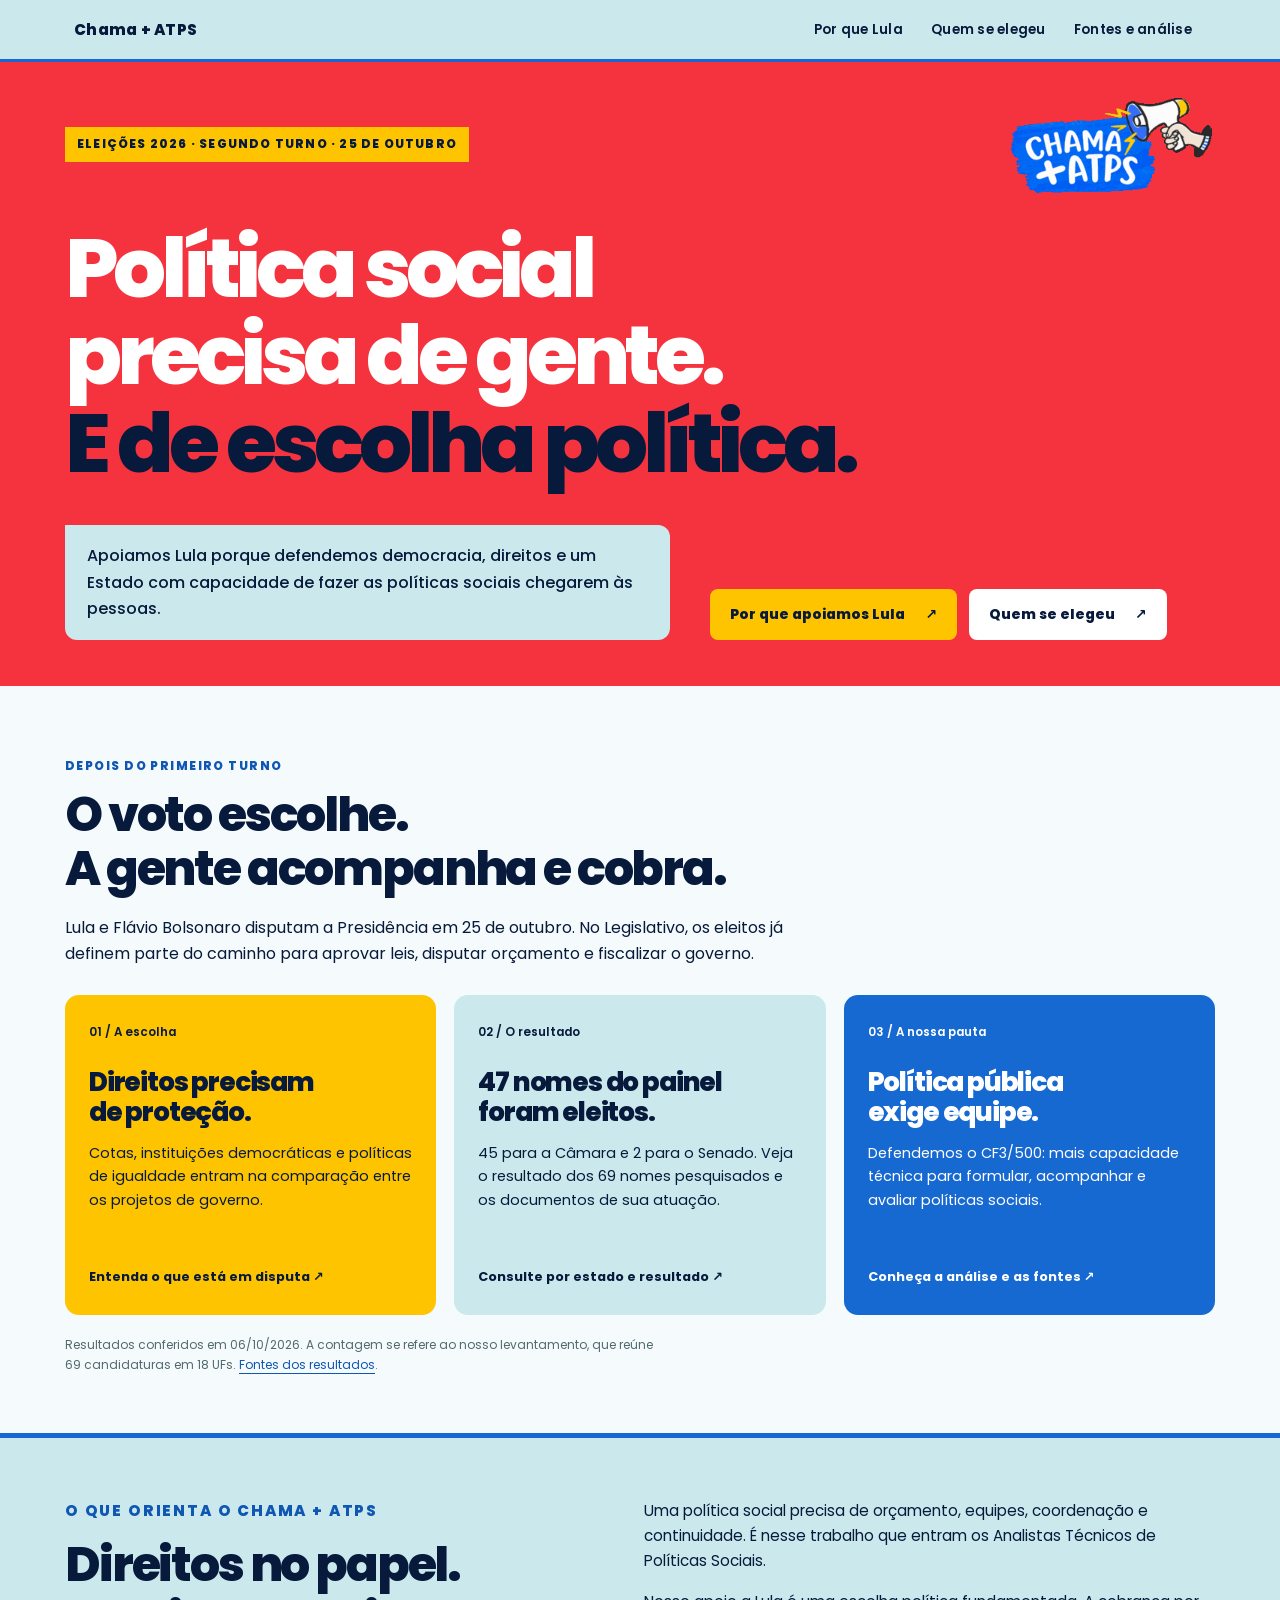
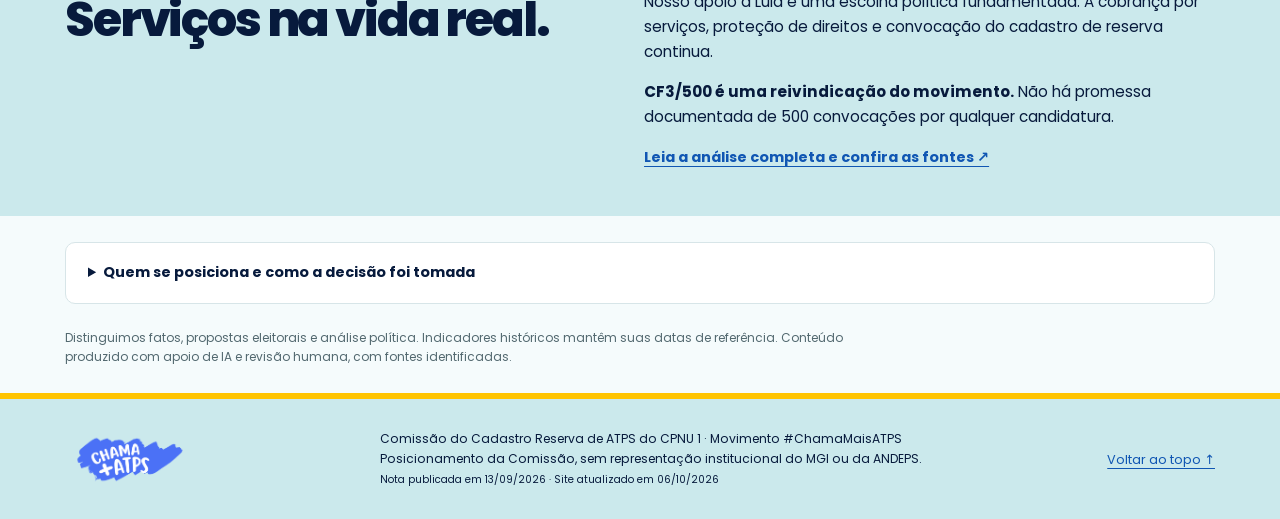
==== index.html @ 17a6c5e7 "Enxuga a home e registra validação visual e funcional" ====
<!DOCTYPE html>

<html lang="pt-BR"><head><meta charset="utf-8"/><meta content="width=device-width,initial-scale=1" name="viewport"/>
<title>Chama + ATPS — Direitos, políticas sociais e segundo turno</title>
<meta content="Apoiamos Lula no segundo turno. Confira os fundamentos, quem se elegeu entre os nomes do nosso levantamento e a pauta dos ATPS." name="description"/>
<link href="https://chamamais-atps-eleicoes-2026.vercel.app/" rel="canonical"/>
<meta content="Política social precisa de gente. E de escolha política." property="og:title"/>
<meta content="Segundo turno, direitos, políticas sociais e resultados do nosso levantamento parlamentar. Chama + ATPS." property="og:description"/>
<meta content="website" property="og:type"/><meta content="https://chamamais-atps-eleicoes-2026.vercel.app/" property="og:url"/>
<meta content="summary" name="twitter:card"/><link href="assets/styles.css" rel="stylesheet"/><link href="assets/brand.css" rel="stylesheet"/><link href="assets/refresh.css" rel="stylesheet"/>
</head><body class="home-page"><a class="skip-link" href="#conteudo">Ir para o conteúdo</a><nav aria-label="Navegação principal" class="site-nav"><div class="nav-inner"><a aria-current="page" class="nav-home" href="./">Chama + ATPS</a><ul class="nav-links"><li><a href="./apoio-lula/">Por que Lula</a></li><li><a href="./candidaturas/">Quem se elegeu</a></li><li><a href="./fundamentos/">Fontes e análise</a></li></ul></div></nav>
<main id="conteudo"><header class="home-hero"><div class="wrap"><div class="hero-top"><p class="eyebrow">Eleições 2026 · Segundo turno · 25 de outubro</p><img alt="Chama + ATPS" class="home-logo" src="assets/assinatura_topo_chama_atps.png"/></div>
<h1>Política social<br/>precisa de gente.<br/><span>E de escolha política.</span></h1>
<div class="hero-bottom"><p>Apoiamos Lula porque defendemos democracia, direitos e um Estado com capacidade de fazer as políticas sociais chegarem às pessoas.</p><div class="hero-actions"><a class="btn btn-yellow" href="apoio-lula/">Por que apoiamos Lula <span aria-hidden="true">↗</span></a><a class="btn btn-white" href="candidaturas/">Quem se elegeu <span aria-hidden="true">↗</span></a></div></div>
</div></header>
<section aria-labelledby="agora-titulo" class="home-section wrap"><div class="section-heading"><p class="eyebrow">Depois do primeiro turno</p><h2 id="agora-titulo">O voto escolhe.<br/>A gente acompanha e cobra.</h2><p>Lula e Flávio Bolsonaro disputam a Presidência em 25 de outubro. No Legislativo, os eleitos já definem parte do caminho para aprovar leis, disputar orçamento e fiscalizar o governo.</p></div>
<div class="home-grid"><a class="feature feature-yellow" href="apoio-lula/#segundo-turno"><span class="feature-number">01 / A escolha</span><h3>Direitos precisam<br/>de proteção.</h3><p>Cotas, instituições democráticas e políticas de igualdade entram na comparação entre os projetos de governo.</p><span class="feature-link">Entenda o que está em disputa ↗</span></a>
<a class="feature feature-cyan" href="candidaturas/"><span class="feature-number">02 / O resultado</span><h3>47 nomes do painel<br/>foram eleitos.</h3><p>45 para a Câmara e 2 para o Senado. Veja o resultado dos 69 nomes pesquisados e os documentos de sua atuação.</p><span class="feature-link">Consulte por estado e resultado ↗</span></a>
<a class="feature feature-blue" href="fundamentos/#futuro"><span class="feature-number">03 / A nossa pauta</span><h3>Política pública<br/>exige equipe.</h3><p>Defendemos o CF3/500: mais capacidade técnica para formular, acompanhar e avaliar políticas sociais.</p><span class="feature-link">Conheça a análise e as fontes ↗</span></a></div>
<p class="home-source">Resultados conferidos em 06/10/2026. A contagem se refere ao nosso levantamento, que reúne 69 candidaturas em 18 UFs. <a href="candidaturas/#fontes-resultados">Fontes dos resultados</a>.</p></section>
<section class="home-position"><div class="wrap position-grid"><div><p class="eyebrow">O que orienta o Chama + ATPS</p><h2>Direitos no papel.<br/>Serviços na vida real.</h2></div><div><p>Uma política social precisa de orçamento, equipes, coordenação e continuidade. É nesse trabalho que entram os Analistas Técnicos de Políticas Sociais.</p><p>Nosso apoio a Lula é uma escolha política fundamentada. A cobrança por serviços, proteção de direitos e convocação do cadastro de reserva continua.</p><p><strong>CF3/500 é uma reivindicação do movimento.</strong> Não há promessa documentada de 500 convocações por qualquer candidatura.</p><a class="text-link" href="fundamentos/">Leia a análise completa e confira as fontes ↗</a></div></div></section>
<section class="home-section wrap home-transparency">
<details class="institutional-note" id="nota"><summary>Quem se posiciona e como a decisão foi tomada</summary><div class="note-content"><section aria-labelledby="nota-titulo">
<div class="brand-heading-accent"><span aria-hidden="true" class="brand-icon brand-icon--megaphone"><span class="brand-megaphone-crop"><img alt="" src="assets/megafone_mao.svg"/></span></span><h2 class="nota-heading" id="nota-titulo">Nota de esclarecimento</h2></div>
<p class="nota-subheading">Posicionamento eleitoral do #ChamaMaisATPS</p>
<p class="nota-opening">
        A Comissão do Cadastro Reserva de ATPS do CPNU 1, composta por voluntários que atuam de
        forma colegiada na condução do movimento #ChamaMaisATPS, deliberou, em 9 de setembro de 2026,
        após análise dos planos de governo de Lula e Flávio Bolsonaro, tomados como referência no cenário
        eleitoral considerado pela Comissão, manifestar apoio público à candidatura de Lula à Presidência da República e divulgar
        candidaturas parlamentares selecionadas a partir de critérios relacionados à defesa da democracia,
        das políticas sociais, da capacidade do Estado, da valorização do serviço público federal e do
        princípio do concurso público, previsto no art. 37, II, da Constituição Federal de 1988.
        Em seguida, os dois pontos do posicionamento — o apoio público a Lula e a divulgação de candidaturas
        parlamentares segundo critérios públicos e verificáveis — foram submetidos à consulta das pessoas
        que permanecem no Cadastro Reserva, realizada em 11 e 12 de setembro de 2026 no grupo de WhatsApp
        “Mobilização pelo CF3 – CR ATPS”. Entre os participantes, houve ampla maioria favorável a ambos.
      </p>
<aside aria-labelledby="consulta-titulo" class="consulta-box">
<h3 id="consulta-titulo">Consulta ao grupo do CR</h3>
<p class="consulta-desc">A consulta ocorreu voluntariamente durante 24 horas, em 11–12/09/2026, no grupo “Mobilização pelo CF3 – CR ATPS”, formado por pessoas que permanecem no cadastro de reserva.</p>
<div class="consulta-result">
<strong>Apoio público a Lula</strong>
<div class="number">95,1% dos participantes foram favoráveis</div>
<p>à manifestação pública de apoio à candidatura de Lula à Presidência da República.</p>
</div>
<div class="consulta-result">
<strong>Divulgação de candidaturas parlamentares</strong>
<div class="number">90,3% dos participantes foram favoráveis</div>
<p>à divulgação de candidaturas selecionadas segundo critérios públicos e verificáveis relacionados às políticas sociais, ao serviço público, ao concurso público e à atuação concreta em defesa da pauta.</p>
</div>
<p class="consulta-limit">Os resultados registram a manifestação das pessoas que participaram voluntariamente e reforçam a legitimidade do posicionamento da Comissão, sem pressupor unanimidade ou representatividade estatística de todo o cadastro de reserva.</p>
</aside>
<p class="nota-intro">Esclarecemos que:</p>
<ol class="nota-list">
<li class="nota-item">
<h3><span class="num">1.</span> Representatividade</h3>
<div class="paragraphs">
<p>O posicionamento é da Comissão do Cadastro Reserva de ATPS do CPNU 1, no âmbito do movimento #ChamaMaisATPS. A consulta posterior reforça sua legitimidade entre as pessoas que participaram, sem transformá-lo em manifestação institucional de todo o cadastro de reserva, de toda a carreira de ATPS, do MGI ou da ANDEPS, nem substituir as escolhas políticas individuais de seus integrantes. Os percentuais divulgados referem-se exclusivamente às pessoas que participaram voluntariamente das consultas e não pressupõem unanimidade nem representatividade estatística de todo o cadastro de reserva.</p>
</div>
</li>
<li class="nota-item">
<h3><span class="num">2.</span> Fundamentação</h3>
<div class="paragraphs">
<p>A posição adotada é acompanhada de documentação pública que permite compreender
            os critérios utilizados pela Comissão.</p>
</div>
</li>
<li class="nota-item">
<h3><span class="num">3.</span> Verificação e transparência</h3>
<div class="paragraphs">
<p>Os materiais disponibilizados distinguem fatos documentados, cálculos, hipóteses,
            propostas eleitorais e conclusões políticas. Sempre que possível, as informações são
            acompanhadas de fonte, data de consulta e indicação dos limites da evidência disponível.</p>
</div>
</li>
<li class="nota-item">
<h3><span class="num">4.</span> Levantamento parlamentar e apoio eleitoral</h3>
<div class="paragraphs">
<p>A consulta registrou maioria favorável à possibilidade de o movimento divulgar candidaturas parlamentares selecionadas segundo critérios públicos e verificáveis relacionados às políticas sociais, ao serviço público, ao concurso público e à atuação concreta em defesa da pauta.</p>
<p>O levantamento de candidaturas reúne informações sobre parlamentares e demais
            candidaturas que tiveram atuação documentada relacionada à carreira de ATPS, ao cadastro
            reserva, ao CPNU, ao serviço público, a políticas sociais ou a temas correlatos.</p>
<p>A presença de uma pessoa no levantamento não significa, por si só, endosso eleitoral.</p>
<p>Quando houver apoio político expresso pela Comissão a determinada candidatura, essa
            informação deverá ser apresentada de forma explícita, separada do registro factual de
            atuação parlamentar ou institucional.</p>
</div>
</li>
<li class="nota-item">
<h3><span class="num">5.</span> Limites do apoio e autonomia da pauta institucional</h3>
<div class="paragraphs">
<p>O posicionamento eleitoral da <strong>Comissão do Cadastro Reserva de ATPS do CPNU 1, no âmbito do Movimento #ChamaMaisATPS</strong>, decorre de avaliação política e programática construída a partir de critérios públicos, do histórico das candidaturas e de suas posições sobre políticas sociais, capacidade estatal e serviço público.</p>
<p>Ele não resulta de promessa, compromisso ou negociação de nomeações, nem condiciona o apoio expresso pela Comissão à obtenção de qualquer vantagem para integrantes do cadastro de reserva.</p>
<p><strong>Apoio eleitoral não constitui garantia, promessa ou acordo de convocação, nomeação ou provimento de cargos.</strong></p>
<p>Expectativas do cadastro de reserva não podem e não serão apresentadas como compromissos assumidos por candidaturas sem documentação que os comprove.</p>
<p>A defesa do provimento da carreira de ATPS é uma agenda institucional anterior ao processo eleitoral, sustentada por dados, documentos oficiais e necessidades de força de trabalho identificadas na Administração Pública. Essa pauta continuará sendo defendida institucionalmente perante os Poderes Públicos, independentemente do calendário eleitoral.</p>
</div>
</li>
<li class="nota-item">
<h3><span class="num">6.</span> Caráter voluntário da manifestação</h3>
<div class="paragraphs">
<p>A manifestação eleitoral é voluntária e não envolve pagamento, contratação,
            impulsionamento pago ou qualquer forma de contraprestação por parte de candidaturas,
            partidos, federações ou coligações.</p>
</div>
</li>
</ol>
<p class="nota-close">
        A finalidade desta nota é dar publicidade à decisão do colegiado e à consulta posterior, delimitar quem ela representa, permitir que os fundamentos sejam verificados e preservar a autonomia de cada pessoa para formar sua própria posição.
      </p>
<div class="nota-signature">
<p>Comissão do Cadastro Reserva de ATPS do CPNU 1</p>
<p>Movimento #ChamaMaisATPS</p>
<p class="sig-date">Publicada em 13 de setembro de 2026</p>
</div>
</section></div></details>
<p class="method-short">Distinguimos fatos, propostas eleitorais e análise política. Indicadores históricos mantêm suas datas de referência. Conteúdo produzido com apoio de IA e revisão humana, com fontes identificadas.</p></section>
</main><footer class="home-footer"><div class="wrap"><img alt="Chama + ATPS" src="assets/selo_rodape_chama_atps_v4.webp"/><p>Comissão do Cadastro Reserva de ATPS do CPNU 1 · Movimento #ChamaMaisATPS<br/>Posicionamento da Comissão, sem representação institucional do MGI ou da ANDEPS.<br/><small>Nota publicada em 13/09/2026 · Site atualizado em 06/10/2026</small></p><a href="#conteudo">Voltar ao topo ↑</a></div></footer></body></html>
---- assets/styles.css ----
/*
 * Chama + ATPS · Sistema visual compartilhado
 * Release 13/09/2026 · identidade harmonizada 11/09/2026
 *
 * BASE_URL para canonical/OG: ver README_RELEASE.md
 */

@import url('https://fonts.googleapis.com/css2?family=Poppins:wght@400;500;600;700;800&display=swap');

/* ─── Reset mínimo ───────────────────────────────────────────── */
*, *::before, *::after { box-sizing: border-box; }
html { scroll-behavior: smooth; }

/* ─── Tokens de cor ──────────────────────────────────────────── */
:root {
  --cm-navy:    #071A3C;
  --cm-blue:    #1769D2;
  --cm-turq:    #65C9C5;
  --cm-cyan:    #CBE9EC;
  --cm-paper:   #F5FBFC;
  --cm-yellow:  #FFC400;
  --cm-red:     #F5333F;
  --cm-green:   #1B9A59;
  --cm-muted:   #526B76;
  --cm-line:    #D7E5E8;
  --cm-card:    #FFFFFF;
}

/* ─── Tipografia ─────────────────────────────────────────────── */
html {
  font-family: Poppins, system-ui, -apple-system, BlinkMacSystemFont, "Segoe UI", sans-serif;
  -webkit-font-smoothing: antialiased;
  -moz-osx-font-smoothing: grayscale;
}
body {
  margin: 0;
  background: var(--cm-paper);
  color: var(--cm-navy);
  line-height: 1.6;
}

/* ─── Acessibilidade: skip link ──────────────────────────────── */
.skip-link {
  position: absolute;
  left: -9999px;
  top: auto;
  width: 1px;
  height: 1px;
  overflow: hidden;
  background: var(--cm-navy);
  color: #fff;
  padding: 10px 18px;
  border-radius: 0 0 6px 0;
  font-size: .875rem;
  font-weight: 600;
  text-decoration: none;
  z-index: 9999;
}
.skip-link:focus {
  position: fixed;
  left: 0;
  top: 0;
  width: auto;
  height: auto;
  overflow: visible;
  outline: 3px solid var(--cm-yellow);
  outline-offset: 0;
}

/* ─── Navegação do site ──────────────────────────────────────── */
.site-nav {
  background: var(--cm-navy);
  color: #fff;
  font-size: .78rem;
  letter-spacing: .02em;
}
.site-nav .nav-inner {
  display: flex;
  flex-wrap: wrap;
  align-items: center;
  gap: 0;
  width: min(1100px, calc(100% - 0px));
  margin: auto;
  padding: 0 20px;
}
.site-nav .nav-home {
  font-weight: 700;
  font-size: .8rem;
  color: var(--cm-turq);
  text-decoration: none;
  padding: 12px 16px 12px 0;
  white-space: nowrap;
}
.site-nav .nav-home:hover { color: #fff; }
.site-nav .nav-sep {
  color: var(--cm-muted);
  padding: 0 6px;
  font-size: .7rem;
}
.site-nav .nav-links {
  display: flex;
  flex-wrap: wrap;
  gap: 0;
  list-style: none;
  margin: 0;
  padding: 0;
}
.site-nav .nav-links a {
  display: block;
  color: rgba(255,255,255,.75);
  text-decoration: none;
  padding: 12px 12px;
  white-space: nowrap;
  transition: color .15s;
}
.site-nav .nav-links a:hover,
.site-nav .nav-links a[aria-current="page"] {
  color: #fff;
}
.site-nav .nav-links a[aria-current="page"] {
  border-bottom: 2px solid var(--cm-turq);
}
.site-nav .nav-links a:focus-visible {
  outline: 2px solid var(--cm-yellow);
  outline-offset: -2px;
}

@media (max-width: 500px) {
  .site-nav .nav-inner { padding: 0 14px; }
  .site-nav .nav-links a { padding: 10px 8px; font-size: .73rem; }
  .site-nav .nav-home { font-size: .76rem; }
}

/* ─── Foco global ────────────────────────────────────────────── */
a:focus-visible,
button:focus-visible,
input:focus-visible,
select:focus-visible,
summary:focus-visible {
  outline: 3px solid var(--cm-yellow);
  outline-offset: 3px;
}

/* ─── Utilitários ────────────────────────────────────────────── */
.wrap { width: min(1100px, calc(100% - 40px)); margin: auto; }
.eyebrow {
  font-size: .72rem;
  font-weight: 700;
  text-transform: uppercase;
  letter-spacing: .14em;
  color: var(--cm-blue);
}
.sr-only {
  position: absolute;
  width: 1px; height: 1px;
  padding: 0; margin: -1px;
  overflow: hidden; clip: rect(0,0,0,0);
  white-space: nowrap; border: 0;
}
img { max-width: 100%; }
a { color: var(--cm-blue); text-underline-offset: 3px; }
a:hover { color: #0e53ad; }
---- assets/brand.css ----
.brand-signature{position:relative;display:block;flex:0 0 auto;max-width:100%;line-height:0;isolation:isolate;overflow:hidden;contain:paint}
.brand-signature img,.brand-icon img{display:block;max-width:none!important;height:auto}
.brand-brush-crop,.brand-megaphone-crop{position:absolute;display:block;overflow:hidden}
.brand-brush-crop img{position:absolute;width:121.4848%;left:-11.0236%;top:-136.1878%}
.brand-megaphone-crop img{position:absolute;width:223.1405%;left:-56.6116%;top:-203.1128%}
.brand-signature .brand-lettering{position:absolute;z-index:2}
.brand-signature--brush{width:clamp(150px,19vw,220px);aspect-ratio:220/132}
.brand-signature--brush .brand-brush-crop{width:100%;left:0;top:25.76%;aspect-ratio:889/362;z-index:1}
.brand-signature--brush .brand-lettering{width:72%;left:14%;top:27%}
.brand-signature--megaphone{width:clamp(160px,19vw,215px);aspect-ratio:273/132}
.brand-signature--megaphone .brand-brush-crop{width:80.586%;left:0;top:25.76%;aspect-ratio:889/362;z-index:1}
.brand-signature--megaphone .brand-lettering{width:58%;left:8%;top:28%}
.brand-signature--megaphone .brand-megaphone-crop{width:43.516%;left:56.41%;top:5.3%;aspect-ratio:484/257;z-index:3}
.brand-signature--hero{margin:0 0 1rem}
.brand-signature--small{width:clamp(108px,12vw,138px)}
.brand-icon{position:relative;display:inline-block;flex:0 0 auto;vertical-align:middle;line-height:0}
.brand-icon--megaphone{width:clamp(30px,3.2vw,36px);aspect-ratio:484/257}
.brand-icon--megaphone .brand-megaphone-crop{inset:0}
.brand-heading-accent{display:flex;align-items:center;gap:.75rem}
.brand-heading-accent>:last-child{margin:0}

/* Topos: assinatura pronta aprovada como um único asset; sem reconstrução em CSS. */
.brand-signature--hero{
  width:clamp(180px,19vw,220px)!important;
  aspect-ratio:2/1!important;
  margin:0 0 1rem auto;
  background:url("assinatura_topo_chama_atps.png") right center/contain no-repeat;
  overflow:visible;
}
.brand-signature--hero .brand-brush-crop,
.brand-signature--hero .brand-lettering,
.brand-signature--hero .brand-megaphone-crop{display:none!important}
.brand-signature--hero::after{content:none!important}

/* Rodapés: selo reto aprovado como asset único, sem reconstrução em CSS. */
.brand-signature--footer{
  width:clamp(108px,12vw,138px)!important;
  aspect-ratio:500/226!important;
  margin:0 0 .85rem;
  background:url("selo_rodape_chama_atps_v4.webp") center/contain no-repeat;
  background-color:transparent;
  overflow:visible;
}
.brand-signature--footer .brand-brush-crop,
.brand-signature--footer .brand-lettering,
.brand-signature--footer .brand-megaphone-crop{display:none!important}
footer.foot:not(:has(.brand-signature--footer))::before{
  content:"";
  display:block;
  width:clamp(108px,12vw,138px);
  aspect-ratio:500/226;
  margin:0 0 .85rem;
  background:url("selo_rodape_chama_atps_v4.webp") center/contain no-repeat;
}

/* Nota de esclarecimento: o megafone fala para o título; os raios apontam para “Nota”. */
.brand-heading-accent .brand-icon--megaphone{transform:scaleX(-1)}

/* QA final 12/09/2026 · contraste e legibilidade sem alterar a identidade aprovada. */
:root{
  --cm-muted:#536970;
  --muted:#536970;
}
.promise-table td small,
.report-compare td small,
.coverage td small,
.timeline td small{color:#405d66!important}
#resultados>.eyebrow{color:#24586d!important}
.more>summary,
.caveat.more>summary{color:#24586d!important}
.filters #csv{color:#213a42!important}
.buttons #csv{background:#22755c!important;color:#fff!important}
.nota-opening{max-width:64ch;text-wrap:pretty}
html,body{max-width:100%;overflow-x:clip}

@media(max-width:720px){
  /* Áreas de toque mínimas para navegação e expansores. */
  .site-nav a,
  .topnav a,
  .toc a{min-height:44px;display:flex;align-items:center}
  .toc a{padding-block:10px}
  details>summary{min-height:44px;display:flex;align-items:center;padding-block:10px}
  .source-detail>summary,
  .electoral>summary,
  .more>summary{font-size:max(.75rem,12px)!important;line-height:1.35}

  /* Metadados essenciais deixam de cair abaixo de 12 px. */
  .candidate .eyebrow,
  .candidate .label,
  .candidate .status,
  .candidate .doc-top>span,
  .candidate .doc-links,
  .candidate .source-detail p,
  .candidate .electoral dl,
  .candidate .electoral p,
  .tiny,
  .compact-source{font-size:max(.75rem,12px)!important}

  /* Affordance de continuidade para barras horizontais no mobile. */
  .jump,
  .topnav{position:sticky}
  .jump::after,
  .topnav::after{
    content:"›";
    position:absolute;
    right:.2rem;
    top:50%;
    transform:translateY(-50%);
    width:2rem;
    min-height:42px;
    display:grid;
    place-items:center;
    pointer-events:none;
    color:#1769D2;
    font-size:1.35rem;
    font-weight:800;
    background:linear-gradient(90deg,rgba(245,251,252,0),rgba(245,251,252,.98) 52%);
  }
  .jump .wrap,
  .topnav .wrap{padding-right:2.25rem!important}
  .toc{padding-right:1.5rem!important;box-shadow:inset -20px 0 18px -18px rgba(7,26,60,.55)}

  /* Elimina o excedente horizontal residual de poucos pixels no dossiê. */
  .report,
  .report-content,
  .chapter,
  .wide,
  .table-scroll{max-width:100%;min-width:0}
}

@media(max-width:620px){
  .brand-signature--brush{width:clamp(145px,43vw,170px)}
  .brand-signature--megaphone{width:clamp(150px,48vw,180px)}
  .brand-signature--hero{width:clamp(170px,52vw,200px)!important;margin-bottom:.8rem}
  .brand-signature--small{width:108px}
  .brand-signature--footer{width:108px!important}
  .brand-heading-accent{gap:.6rem}
  footer.foot:not(:has(.brand-signature--footer))::before{width:108px}
  .nota-opening{max-width:58ch;line-height:1.82}
}
@media print{.brand-signature,.brand-icon{-webkit-print-color-adjust:exact;print-color-adjust:exact}}
---- assets/refresh.css ----
/* Chama + ATPS · 06/10/2026. Navy is reserved for typography. */
:root{--ink:#071A3C;--blue:#1769D2;--cyan:#CBE9EC;--yellow:#FFC400;--green:#1B9A59;--paper:#F5FBFC;--line:#b9d8df;--muted:#405d66}
body{font-family:Poppins,system-ui,-apple-system,BlinkMacSystemFont,"Segoe UI",sans-serif!important;background:var(--cm-paper)!important;color:var(--cm-navy)!important;line-height:1.65}
[hidden]{display:none!important}
h1,h2,h3{font-weight:800;letter-spacing:-.045em;text-wrap:balance}
p{max-width:75ch}
a{color:#1056b3;text-underline-offset:4px}
a:hover{color:var(--cm-navy)}
button,input,select{font-family:inherit}
button,a,summary{-webkit-tap-highlight-color:transparent}
:focus-visible{outline:3px solid var(--cm-blue)!important;outline-offset:4px!important}
.skip-link{background:var(--cm-yellow);color:var(--cm-navy)}
.site-nav{background:var(--cm-cyan);border-bottom:3px solid var(--cm-blue);color:var(--cm-navy);font-size:.83rem}
.site-nav .nav-inner{width:min(1180px,100%);justify-content:space-between;padding:0 24px}
.site-nav .nav-home{color:var(--cm-navy);font-weight:800;font-size:.95rem;padding:17px 16px 17px 0}
.site-nav .nav-home:hover,.site-nav .nav-links a:hover,.site-nav .nav-links a[aria-current=page]{color:var(--cm-navy)}
.site-nav .nav-links a{color:var(--cm-navy);font-weight:600;min-height:48px;padding:17px 14px}
.site-nav .nav-links a:hover{background:var(--cm-yellow)}
.site-nav .nav-links a[aria-current=page]{border-bottom:3px solid var(--cm-red)}
.eyebrow,.overline{color:#1056b3;font-size:.75rem;letter-spacing:.12em;font-weight:800}
.wrap{width:min(1150px,calc(100% - 48px))}
.brand-signature--hero{width:200px!important}
.top,.mast{background:var(--cm-yellow)!important;color:var(--cm-navy)!important}
.top a,.top button{color:var(--cm-navy)!important}
.hero,.report-head{background:var(--cm-cyan)!important;border-bottom:6px solid var(--cm-red)!important}
.support-page .hero{padding:38px 30px 36px;margin-top:24px;border-radius:20px 20px 0 0;gap:28px}
.hero h1,.report-head h1{color:var(--cm-navy)}
.hero h1 em,.hero h1 span{color:#1056b3}
.hero .lead{color:var(--cm-navy)}
.seal,.scope-card{background:var(--cm-yellow)!important;border:0!important;border-radius:16px;padding:24px!important;color:var(--cm-navy)}
.seal .lula,.seal .ballot,.scope-card .scope-number{color:var(--cm-navy)!important}
.seal .status{background:#fff!important;color:var(--cm-navy)}
.scope-card .scope-number{display:block;font-size:5rem;line-height:1.05;margin:8px 0;font-weight:800;float:none}
.scope-card strong{display:block;font-size:1.7rem}
.scope-card p{font-size:.9rem}
.scope-card small{font-size:.78rem}
.topnav,.jump{background:var(--cm-cyan)!important;border-bottom:3px solid var(--cm-blue)!important;box-shadow:none!important}
.topnav a,.jump a{color:var(--cm-navy)!important;font-size:.83rem!important;min-height:48px;display:inline-flex;align-items:center}
.topnav .wrap,.jump .wrap{gap:24px}
.compact-context{margin:12px 0;border:1px solid var(--cm-line);border-radius:10px;background:#fff;padding:0 18px;overflow:hidden}
.compact-context>summary{padding:14px 0;color:var(--cm-navy);font-weight:600;font-size:.85rem;cursor:pointer;min-height:48px}
.compact-context[open]{padding-bottom:18px}
.compact-context .consult-note,.compact-context .governance-note,.compact-context .selection-criteria,.compact-context .selection-caveat{margin:0;border:0;padding:12px;background:var(--cm-paper)}
.consult-note,.governance-note{font-size:.85rem}
.critica{background:var(--cm-cyan)!important;border-top:5px solid var(--cm-red)!important;border-radius:0 0 16px 16px}
.critica#segundo-turno{margin-top:30px}
.critica#ressalvas{background:#fff3bd!important;border-color:var(--cm-yellow)!important}
.outcomes{background:#dbf1e4!important;border-color:var(--cm-green)!important;border-radius:0 0 16px 16px}
.compare-row{border-top:2px solid var(--cm-line);padding:30px 0}
.compare-row:nth-child(3n+1){border-color:var(--cm-red)}
.compare-row:nth-child(3n+2){border-color:var(--cm-blue)}
.compare-row:nth-child(3n){border-color:var(--cm-green)}
.theme-title .num,.number-label{color:#1056b3!important}
.closing{background:var(--cm-yellow);padding:32px!important;border-radius:16px;margin:28px 0;max-width:100%}
.choice,.position{background:var(--cm-cyan)!important;border-color:var(--cm-blue)!important;color:var(--cm-navy)!important}
.report-head{padding:30px;border-radius:16px 16px 0 0;margin-top:20px}
.report-head .lead{font-family:inherit!important;font-size:1.05rem}
.toc{border-left:4px solid var(--cm-blue);padding-left:14px}
.toc a{color:var(--cm-navy);font-weight:600}
.chapter{border-color:var(--cm-line);padding:30px 0}
.chapter>.eyebrow{padding:6px 10px;background:var(--cm-cyan);width:fit-content}
.chapter:nth-child(3n)>.eyebrow{background:#ffe584}
.chapter:nth-child(3n+1)>.eyebrow{background:#dbf1e4}
th{background:var(--cm-cyan)!important;color:var(--cm-navy)!important}
.result-sources{padding:24px;background:var(--cm-cyan);border-left:5px solid var(--cm-blue);border-radius:10px;margin-top:30px}
.result-sources h2{font-size:1.7rem}
.results-page .hero{padding:36px 0;border-bottom:6px solid var(--cm-red)!important}
.results-page .hero h1{font-size:clamp(2.35rem,4.5vw,3.65rem)}
.results-page .hero-inner{grid-template-columns:1.8fr 1fr;gap:36px}
.results-page .overview{padding-top:24px}
.stats{gap:14px}
.stat{border:0;border-radius:12px;background:var(--cm-cyan)!important;padding:20px}
.stat:nth-child(2){background:#ffe584!important}
.stat:nth-child(3){background:#dbf1e4!important}
.stat:nth-child(4){background:#dce9fc!important}
.stat b{color:var(--cm-navy)!important;font-size:2.2rem}
.stat span{color:var(--cm-navy);font-size:.8rem}
.filter-panel{border-top:5px solid var(--cm-blue);background:#fff;border-radius:12px}
.filter-grid{grid-template-columns:repeat(3,minmax(0,1fr));gap:16px}
.filter-grid input,.filter-grid select{font-size:.85rem;min-height:46px}
.filter-grid label{font-size:.8rem}
.action{background:var(--cm-yellow)!important;color:var(--cm-navy)!important;font-weight:700;min-height:44px}
.action.secondary{background:var(--cm-cyan)!important}
.buttons #csv{background:var(--cm-yellow)!important;color:var(--cm-navy)!important}
.cards{grid-template-columns:repeat(3,minmax(0,1fr));gap:18px;align-items:start}
.candidate{border:1px solid var(--cm-line);border-top:5px solid var(--cm-blue);padding:22px;border-radius:12px;box-shadow:none!important;background:#fff}
.candidate[data-outcome=eleito]{border-top-color:var(--cm-green)}
.candidate[data-outcome=nao-eleito]{border-top-color:var(--cm-yellow)}
.person-heading{gap:12px}
.person-heading h3{font-size:1.4rem;line-height:1.2}
.person-heading .eyebrow{font-size:.72rem}
.monogram{background:var(--cm-cyan)!important;color:var(--cm-navy)!important;border:0!important;width:46px;height:46px;font-size:1rem}
.election-result{margin-top:20px;padding:10px 12px;border-radius:7px;background:#dbf1e4;display:flex;justify-content:space-between;align-items:center;gap:12px;flex-wrap:wrap}
.election-result.nao-eleito{background:#fff3bd}
.election-result span{font-size:.92rem;font-weight:800}
.election-result small{font-size:.68rem}
.office-result{font-size:.8rem;margin:10px 0 0;font-weight:500}
.card-source{font-size:.76rem;margin:6px 0 16px}
.candidate-evidence{border-top:1px solid var(--cm-line);padding:0;margin:0}
.candidate-evidence>summary{padding:12px 0 0;font-size:.82rem;font-weight:700;cursor:pointer;min-height:44px}
.candidate-evidence[open]>summary{padding-bottom:14px}
.candidate-evidence .ballot{background:var(--cm-paper);margin-top:12px}
.candidate-evidence .why-here{font-size:.8rem}
.candidate-evidence .current-role{background:var(--cm-cyan)}
.doc p,.relation p,.candidate-evidence .small{font-size:.81rem}
.doc-top,.doc-links,.electoral p,.electoral dl,.label,.source-detail p{font-size:.76rem!important;line-height:1.55}
.state-heading h2 span{background:var(--cm-cyan)!important;color:var(--cm-navy)!important}
.uf-tile.active{background:var(--cm-yellow)!important;border-color:var(--cm-blue)}
.uf-tile:before{background:var(--cm-blue)!important}
.intro-note{background:var(--cm-cyan);border-left-color:var(--cm-blue)}
.home-hero{background:var(--cm-red);padding:30px 0 46px}
.hero-top{display:flex;justify-content:space-between;align-items:center;gap:28px}
.hero-top .eyebrow{color:var(--cm-navy);letter-spacing:.1em;background:var(--cm-yellow);padding:9px 12px;line-height:1.4}
.home-logo{width:210px;flex:0 0 auto}
.home-hero h1{font-size:clamp(2.8rem,6.5vw,5.5rem);line-height:1.05;color:#fff;margin:28px 0 38px;letter-spacing:-.06em}
.home-hero h1 span{color:var(--cm-navy)}
.hero-bottom{display:grid;grid-template-columns:1.2fr 1fr;gap:40px;align-items:end}
.hero-bottom>p{background:var(--cm-cyan);padding:18px 22px;margin:0;border-radius:0 12px 12px 12px;font-size:1rem;font-weight:500;max-width:64ch}
.hero-actions{display:flex;gap:12px;flex-wrap:wrap}
.btn{display:flex;justify-content:space-between;gap:20px;align-items:center;padding:14px 20px;min-height:50px;border-radius:8px;font-size:.87rem;font-weight:800;text-decoration:none;color:var(--cm-navy)}
.btn-yellow{background:var(--cm-yellow)}
.btn-white{background:#fff}
.btn:hover{box-shadow:0 0 0 3px #fff;transform:translateY(-2px)}
.home-section{padding:58px 0}
.section-heading{max-width:760px;margin-bottom:28px}
.section-heading h2,.position-grid h2{font-size:clamp(2rem,4.1vw,3rem);line-height:1.13;margin:10px 0 18px}
.section-heading>p:last-child{font-size:1rem}
.home-grid,.doc-grid{display:grid;grid-template-columns:repeat(3,minmax(0,1fr));gap:18px}
.feature{padding:28px 24px;min-height:320px;border-radius:14px;display:flex;flex-direction:column;text-decoration:none;color:var(--cm-navy);transition:transform .15s}
.feature:hover{transform:translateY(-4px);color:var(--cm-navy)}
.feature-yellow{background:var(--cm-yellow)}
.feature-cyan{background:var(--cm-cyan)}
.feature-blue{background:var(--cm-blue);color:#fff}
.feature-blue:hover{color:#fff}
.feature-number{font-size:.74rem;font-weight:600}
.feature h3{font-size:1.65rem;margin:24px 0 14px;line-height:1.15}
.feature p{font-size:.9rem;line-height:1.65;margin:0 0 25px}
.feature-link{font-size:.8rem;font-weight:700;margin-top:auto}
.home-source{font-size:.75rem;color:var(--cm-muted);margin:20px 0 0}
.home-position{background:var(--cm-cyan);border-top:5px solid var(--cm-blue);padding:45px 0}
.position-grid{display:grid;grid-template-columns:1fr 1.1fr;gap:60px}
.position-grid p{font-size:.95rem}
.text-link{font-weight:700;font-size:.9rem}
.document-card{position:relative;padding:24px;border:1px solid var(--cm-line);border-top:5px solid var(--cm-red);border-radius:10px;text-decoration:none;background:#fff;color:var(--cm-navy)}
.document-card:nth-child(2){border-top-color:var(--cm-blue)}
.document-card:nth-child(3){border-top-color:var(--cm-green)}
.document-card h3{font-size:1.2rem;margin:14px 0}
.document-card p{font-size:.87rem;margin-bottom:20px}
.document-card>span:last-child{font-size:1.5rem;color:var(--cm-blue)}
.institutional-note{margin-top:36px;border:1px solid var(--cm-line);border-radius:10px;background:#fff;padding:0 22px}
.institutional-note>summary{font-weight:700;padding:18px 0;cursor:pointer;min-height:50px;font-size:.9rem}
.note-content{padding:16px 0 28px;font-size:.86rem}
.note-content h2{font-size:1.3rem}
.note-content h3{font-size:1.1rem;margin:24px 0 10px}
.note-content .nota-list{padding:0 0 0 20px}
.note-content .nota-item{padding-left:14px;border-left:3px solid var(--cm-cyan);margin-top:20px}
.note-content .consulta{padding:20px;background:var(--cm-cyan)}
.note-content p{line-height:1.75}
.method-short{font-size:.75rem;color:var(--cm-muted);margin:24px 0 0;max-width:100ch}
.home-footer{border-top:6px solid var(--cm-yellow);background:var(--cm-cyan);padding:30px 0}
.home-footer .wrap{display:flex;align-items:center;gap:28px;justify-content:space-between}
.home-footer img{width:130px}
.home-footer p{font-size:.76rem;margin:0}
.home-footer a{font-size:.8rem;white-space:nowrap}
@media(max-width:1000px){.hero-bottom{grid-template-columns:1fr;gap:20px}.cards{grid-template-columns:repeat(2,minmax(0,1fr))}.feature h3{font-size:1.4rem}.feature{padding:24px 20px}.position-grid{gap:32px}.research-page .toc{border-left:0;border-bottom:3px solid var(--cm-blue)}}
@media(max-width:650px){
 .wrap{width:calc(100% - 32px)}
 .site-nav .nav-inner{padding:0 16px;display:block}
 .site-nav .nav-home{display:block;padding:10px 0 0}
 .site-nav .nav-links{justify-content:space-between;flex-wrap:nowrap;gap:6px}
 .site-nav .nav-links a{font-size:.75rem;padding:10px 0 12px;min-height:44px}
 .home-hero{padding:20px 0 28px}
 .hero-top{gap:12px;align-items:start}
 .hero-top .eyebrow{font-size:.65rem;max-width:175px;margin:0}
 .home-logo{width:135px;margin-top:0}
 .home-hero h1{font-size:clamp(2.45rem,9.8vw,3.7rem);margin:26px 0 28px}
 .hero-bottom>p{font-size:.9rem;padding:16px}
 .hero-actions{gap:10px}.btn{font-size:.82rem;padding:13px 16px;flex:1 1 100%}
 .home-section{padding:36px 0}.home-grid,.doc-grid,.position-grid{grid-template-columns:1fr;gap:14px}
 .feature{min-height:260px;padding:24px}.feature h3{font-size:1.7rem;margin-top:20px}
 .home-position{padding:30px 0}.position-grid{gap:10px}
 .home-footer .wrap{flex-wrap:wrap;align-items:start;gap:20px}.home-footer p{flex:1 1 100%;order:2}
 .results-page .hero-inner{grid-template-columns:1fr;gap:20px}
 .results-page .hero{padding:24px 0}.results-page .hero h1{font-size:2.45rem}
 .scope-card .scope-number{font-size:3.5rem;margin:0}.scope-card{padding:20px!important}
 .cards{grid-template-columns:1fr}.filter-grid{grid-template-columns:1fr 1fr}
 .filter-grid label:first-child{grid-column:1/-1}.filter-grid label:last-child{grid-column:1/-1}
 .filter-grid label{font-size:.75rem}.filter-panel{padding:18px}
 .stats{grid-template-columns:1fr 1fr}.stat{padding:16px}.stat b{font-size:2rem}
 .tiles{grid-template-columns:repeat(4,minmax(0,1fr))}
 .candidate{padding:20px}.person-heading h3{font-size:1.5rem}
 .support-page .hero{padding:24px 18px;margin-top:16px}.support-page .hero h1{font-size:2.8rem}
 .seal{padding:20px!important}.support-page .hero .seal{grid-template-columns:auto 1fr}
 .critica,.outcomes{padding:22px 18px!important}.closing{padding:24px!important}
 .report-head{padding:24px 18px}.report-head h1{font-size:2.35rem}
 .toc{padding-left:0}.home-footer small{font-size:.72rem}
}
@media(prefers-reduced-motion:reduce){html{scroll-behavior:auto}.feature,.btn{transition:none;transform:none!important}}
@media print{body{background:#fff!important}.home-hero,.hero,.report-head,.closing,.home-position{background:#fff!important;color:var(--cm-navy)!important}.home-hero h1{color:var(--cm-navy)}.site-nav,.hero-actions,.topnav,.jump{display:none!important}.home-grid,.doc-grid{grid-template-columns:1fr 1fr}.feature{min-height:0;break-inside:avoid}.cards{grid-template-columns:1fr 1fr}.candidate{break-inside:avoid}.home-section{padding:20px 0}.home-footer{background:white}.compact-context{break-inside:avoid}}

.support-page .hero h1{font-size:clamp(2.6rem,5vw,4.25rem)}
.seal .refs,.seal .refs a{color:var(--cm-navy)!important}
.home-transparency{padding-block:26px}.home-transparency .institutional-note{margin-top:0}
@media(max-width:650px){.support-page .hero h1{font-size:2.5rem}.home-transparency{padding-block:24px}}
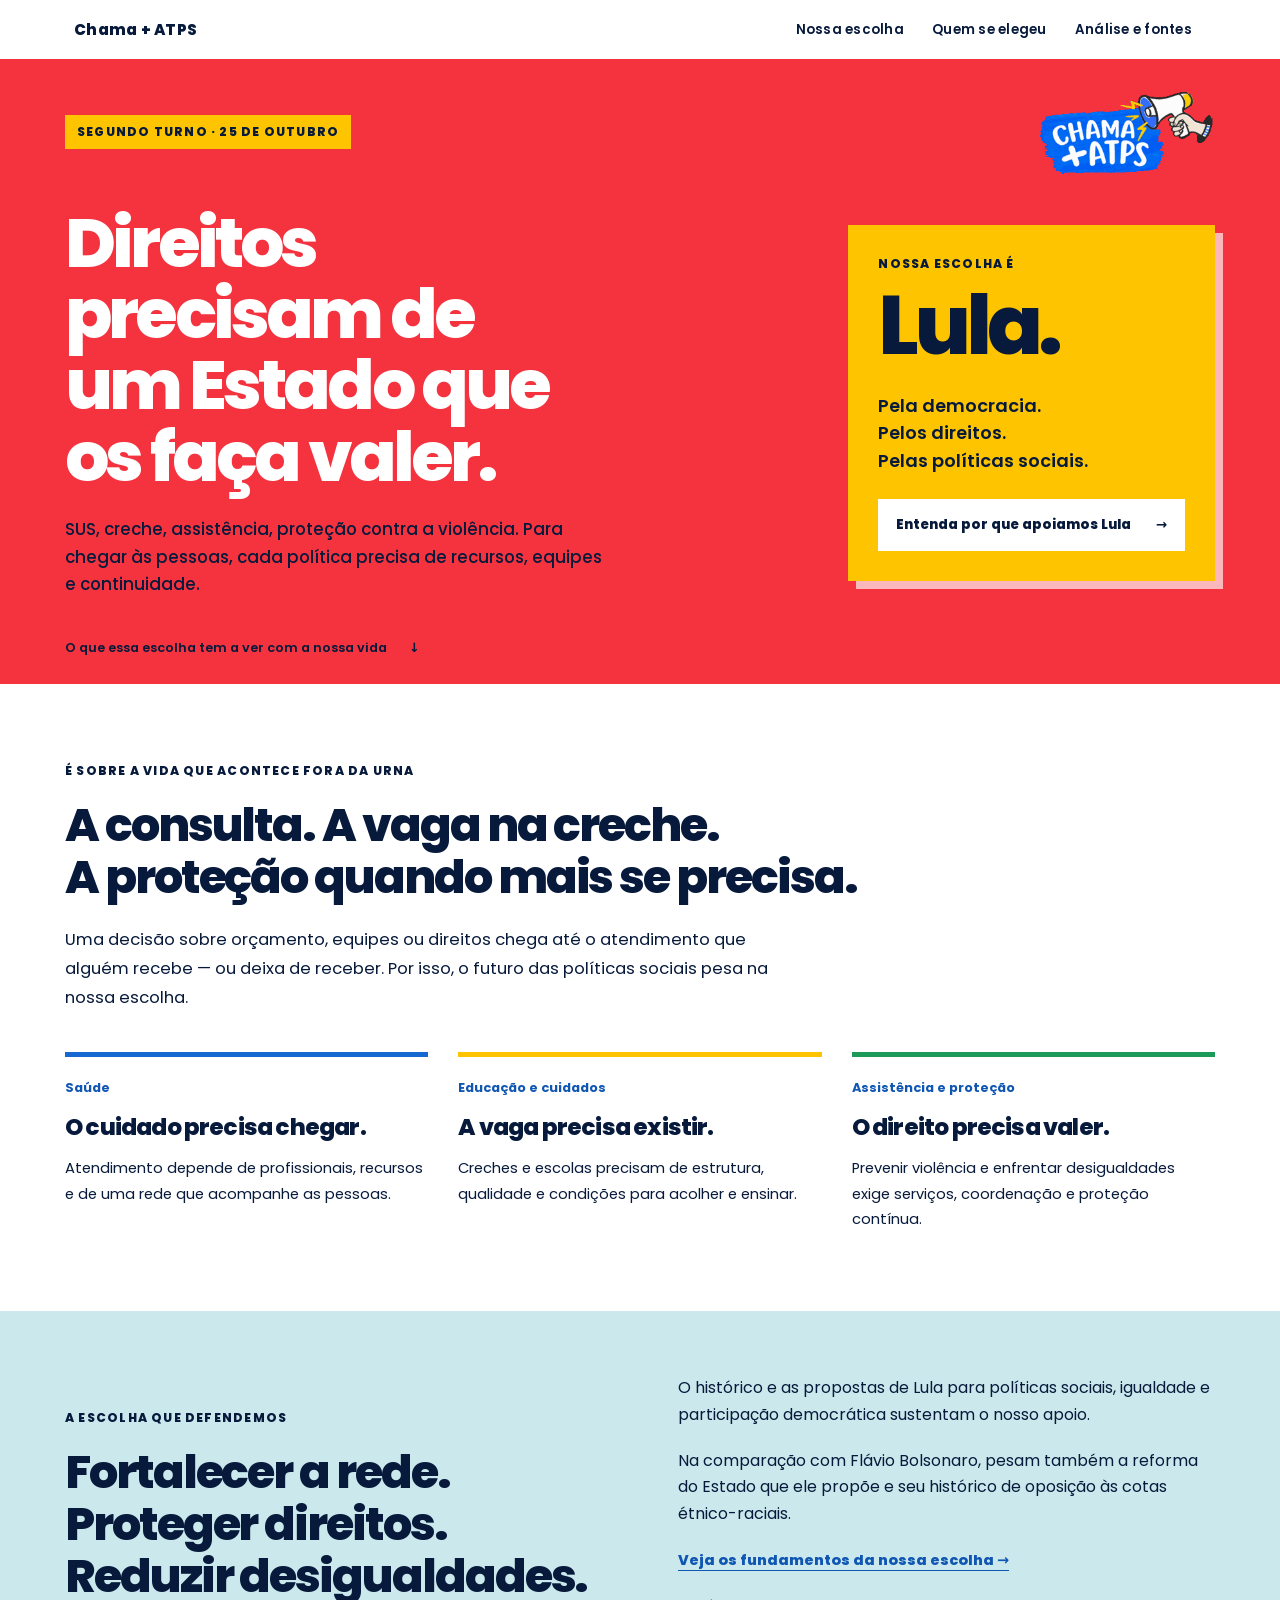
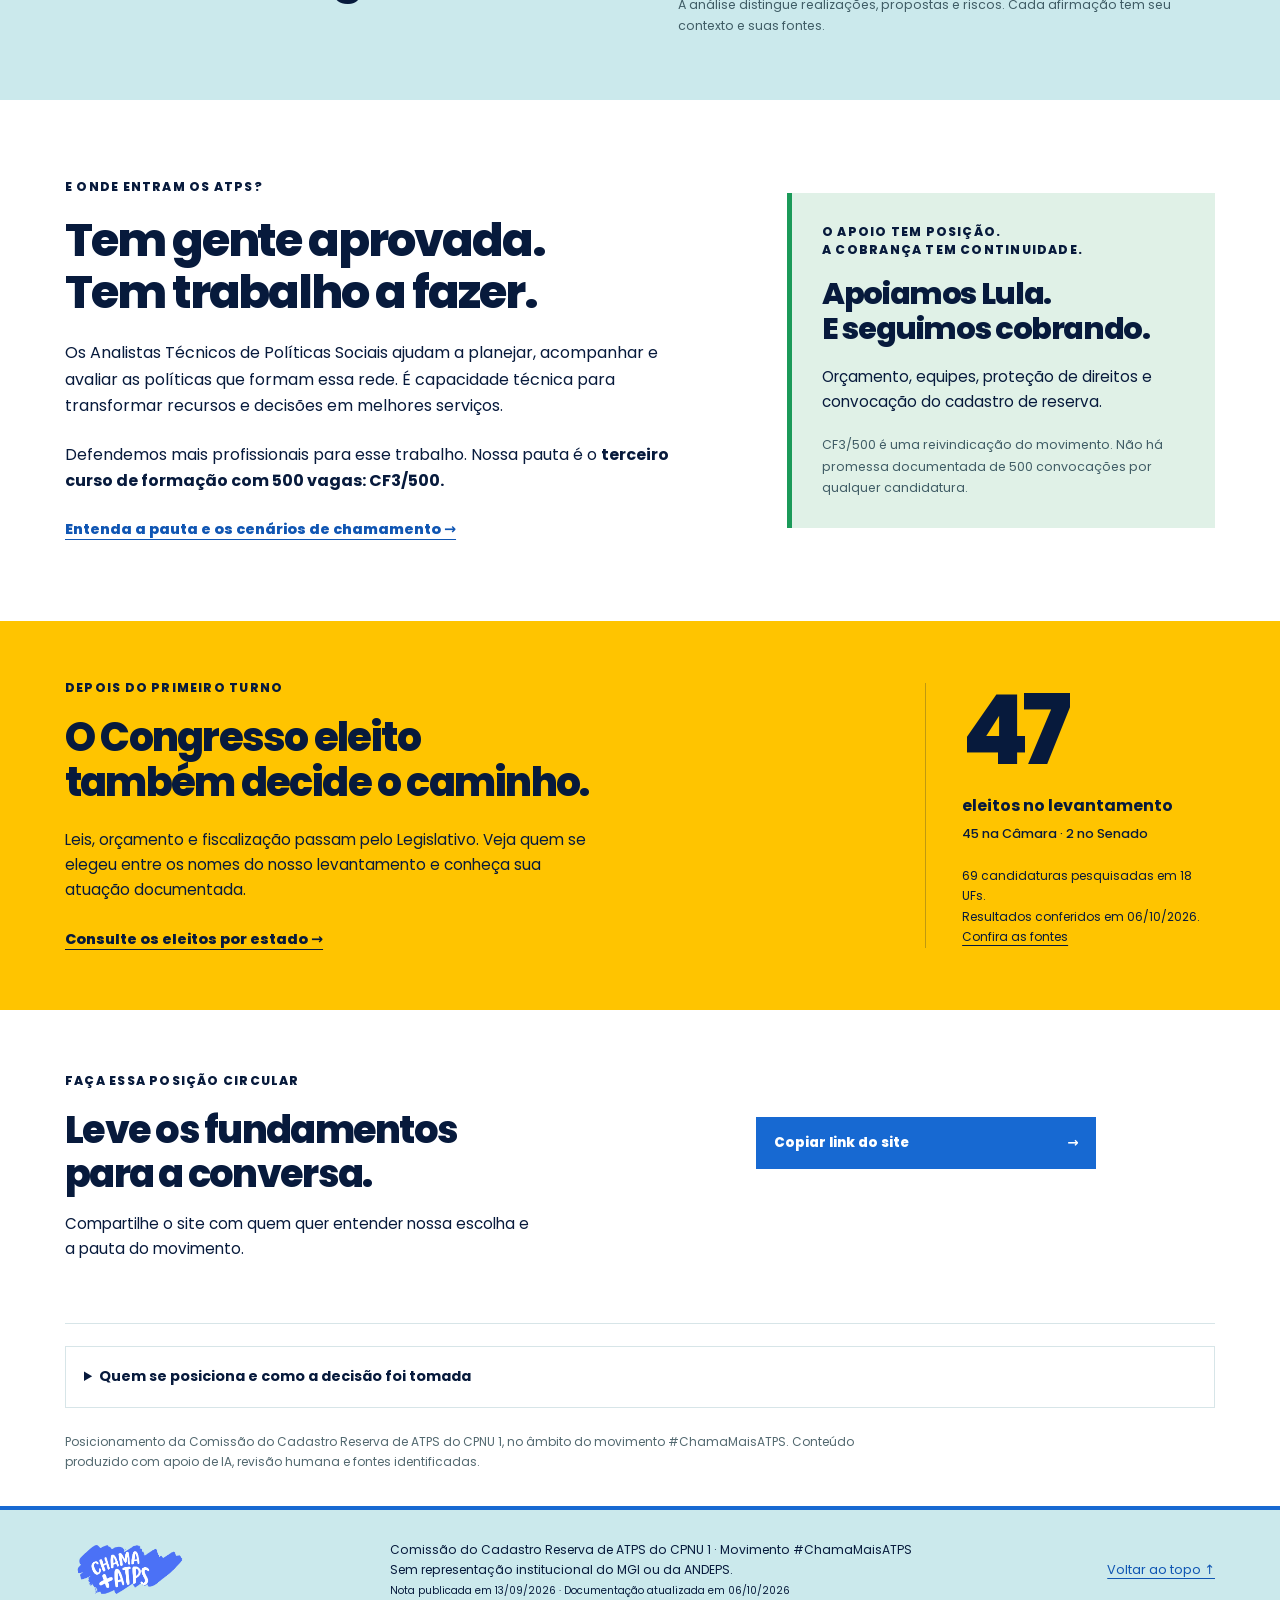
==== commit 6303e3da: "Reorganiza comunicação do site em torno de direitos, escolha e cobrança" ====
--- a/index.html
+++ b/index.html
@@ -1,26 +1,43 @@
 <!DOCTYPE html>
-
-<html lang="pt-BR"><head><meta charset="utf-8"/><meta content="width=device-width,initial-scale=1" name="viewport"/>
-<title>Chama + ATPS — Direitos, políticas sociais e segundo turno</title>
-<meta content="Apoiamos Lula no segundo turno. Confira os fundamentos, quem se elegeu entre os nomes do nosso levantamento e a pauta dos ATPS." name="description"/>
-<link href="https://chamamais-atps-eleicoes-2026.vercel.app/" rel="canonical"/>
-<meta content="Política social precisa de gente. E de escolha política." property="og:title"/>
-<meta content="Segundo turno, direitos, políticas sociais e resultados do nosso levantamento parlamentar. Chama + ATPS." property="og:description"/>
-<meta content="website" property="og:type"/><meta content="https://chamamais-atps-eleicoes-2026.vercel.app/" property="og:url"/>
-<meta content="summary" name="twitter:card"/><link href="assets/styles.css" rel="stylesheet"/><link href="assets/brand.css" rel="stylesheet"/><link href="assets/refresh.css" rel="stylesheet"/>
-</head><body class="home-page"><a class="skip-link" href="#conteudo">Ir para o conteúdo</a><nav aria-label="Navegação principal" class="site-nav"><div class="nav-inner"><a aria-current="page" class="nav-home" href="./">Chama + ATPS</a><ul class="nav-links"><li><a href="./apoio-lula/">Por que Lula</a></li><li><a href="./candidaturas/">Quem se elegeu</a></li><li><a href="./fundamentos/">Fontes e análise</a></li></ul></div></nav>
-<main id="conteudo"><header class="home-hero"><div class="wrap"><div class="hero-top"><p class="eyebrow">Eleições 2026 · Segundo turno · 25 de outubro</p><img alt="Chama + ATPS" class="home-logo" src="assets/assinatura_topo_chama_atps.png"/></div>
-<h1>Política social<br/>precisa de gente.<br/><span>E de escolha política.</span></h1>
-<div class="hero-bottom"><p>Apoiamos Lula porque defendemos democracia, direitos e um Estado com capacidade de fazer as políticas sociais chegarem às pessoas.</p><div class="hero-actions"><a class="btn btn-yellow" href="apoio-lula/">Por que apoiamos Lula <span aria-hidden="true">↗</span></a><a class="btn btn-white" href="candidaturas/">Quem se elegeu <span aria-hidden="true">↗</span></a></div></div>
+<html lang="pt-BR"><head><meta charset="utf-8"><meta name="viewport" content="width=device-width,initial-scale=1">
+<title>Chama + ATPS — Direitos, políticas sociais e nossa escolha</title>
+<meta name="description" content="Direitos precisam de um Estado que os faça valer. O Chama + ATPS apoia Lula no segundo turno e continua cobrando políticas sociais e CF3/500.">
+<link rel="canonical" href="https://chamamais-atps-eleicoes-2026.vercel.app/">
+<meta property="og:title" content="Direitos precisam de um Estado que os faça valer.">
+<meta property="og:description" content="Nossa escolha é Lula. Nossa pauta continua: direitos, políticas sociais e mais ATPS.">
+<meta property="og:type" content="website"><meta property="og:url" content="https://chamamais-atps-eleicoes-2026.vercel.app/">
+<meta name="twitter:card" content="summary">
+<link rel="stylesheet" href="assets/styles.css"><link rel="stylesheet" href="assets/brand.css"><link rel="stylesheet" href="assets/refresh.css"><link rel="stylesheet" href="assets/campaign.css">
+</head><body class="home-page campaign-page">
+<a class="skip-link" href="#conteudo">Ir para o conteúdo</a>
+<nav class="site-nav" aria-label="Navegação principal"><div class="nav-inner"><a class="nav-home" href="./" aria-current="page">Chama + ATPS</a><ul class="nav-links"><li><a href="apoio-lula/">Nossa escolha</a></li><li><a href="candidaturas/">Quem se elegeu</a></li><li><a href="fundamentos/">Análise e fontes</a></li></ul></div></nav>
+<main id="conteudo">
+<header class="campaign-hero"><div class="wrap">
+<div class="campaign-mast"><p class="campaign-kicker">Segundo turno · 25 de outubro</p><img src="assets/assinatura_topo_chama_atps.png" alt="Chama + ATPS" width="220" height="110"></div>
+<div class="campaign-hero-grid"><div class="campaign-headline"><h1>Direitos precisam de <em>um Estado que os faça valer.</em></h1><p>SUS, creche, assistência, proteção contra a violência. Para chegar às pessoas, cada política precisa de recursos, equipes e continuidade.</p></div>
+<aside class="campaign-choice" aria-label="Nossa posição no segundo turno"><p class="campaign-kicker">Nossa escolha é</p><strong>Lula.</strong><p>Pela democracia.<br>Pelos direitos.<br>Pelas políticas sociais.</p><a class="campaign-button" href="apoio-lula/">Entenda por que apoiamos Lula <span aria-hidden="true">→</span></a></aside></div>
+<a class="campaign-down" href="#em-disputa">O que essa escolha tem a ver com a nossa vida <span aria-hidden="true">↓</span></a>
 </div></header>
-<section aria-labelledby="agora-titulo" class="home-section wrap"><div class="section-heading"><p class="eyebrow">Depois do primeiro turno</p><h2 id="agora-titulo">O voto escolhe.<br/>A gente acompanha e cobra.</h2><p>Lula e Flávio Bolsonaro disputam a Presidência em 25 de outubro. No Legislativo, os eleitos já definem parte do caminho para aprovar leis, disputar orçamento e fiscalizar o governo.</p></div>
-<div class="home-grid"><a class="feature feature-yellow" href="apoio-lula/#segundo-turno"><span class="feature-number">01 / A escolha</span><h3>Direitos precisam<br/>de proteção.</h3><p>Cotas, instituições democráticas e políticas de igualdade entram na comparação entre os projetos de governo.</p><span class="feature-link">Entenda o que está em disputa ↗</span></a>
-<a class="feature feature-cyan" href="candidaturas/"><span class="feature-number">02 / O resultado</span><h3>47 nomes do painel<br/>foram eleitos.</h3><p>45 para a Câmara e 2 para o Senado. Veja o resultado dos 69 nomes pesquisados e os documentos de sua atuação.</p><span class="feature-link">Consulte por estado e resultado ↗</span></a>
-<a class="feature feature-blue" href="fundamentos/#futuro"><span class="feature-number">03 / A nossa pauta</span><h3>Política pública<br/>exige equipe.</h3><p>Defendemos o CF3/500: mais capacidade técnica para formular, acompanhar e avaliar políticas sociais.</p><span class="feature-link">Conheça a análise e as fontes ↗</span></a></div>
-<p class="home-source">Resultados conferidos em 06/10/2026. A contagem se refere ao nosso levantamento, que reúne 69 candidaturas em 18 UFs. <a href="candidaturas/#fontes-resultados">Fontes dos resultados</a>.</p></section>
-<section class="home-position"><div class="wrap position-grid"><div><p class="eyebrow">O que orienta o Chama + ATPS</p><h2>Direitos no papel.<br/>Serviços na vida real.</h2></div><div><p>Uma política social precisa de orçamento, equipes, coordenação e continuidade. É nesse trabalho que entram os Analistas Técnicos de Políticas Sociais.</p><p>Nosso apoio a Lula é uma escolha política fundamentada. A cobrança por serviços, proteção de direitos e convocação do cadastro de reserva continua.</p><p><strong>CF3/500 é uma reivindicação do movimento.</strong> Não há promessa documentada de 500 convocações por qualquer candidatura.</p><a class="text-link" href="fundamentos/">Leia a análise completa e confira as fontes ↗</a></div></div></section>
-<section class="home-section wrap home-transparency">
-<details class="institutional-note" id="nota"><summary>Quem se posiciona e como a decisão foi tomada</summary><div class="note-content"><section aria-labelledby="nota-titulo">
+<section class="campaign-stakes wrap" id="em-disputa" aria-labelledby="stakes-title">
+<p class="campaign-kicker">É sobre a vida que acontece fora da urna</p>
+<h2 id="stakes-title">A consulta. A vaga na creche.<br>A proteção quando mais se precisa.</h2>
+<p class="campaign-intro">Uma decisão sobre orçamento, equipes ou direitos chega até o atendimento que alguém recebe — ou deixa de receber. Por isso, o futuro das políticas sociais pesa na nossa escolha.</p>
+<div class="campaign-scenes">
+<article><p class="scene-name">Saúde</p><h3>O cuidado precisa chegar.</h3><p>Atendimento depende de profissionais, recursos e de uma rede que acompanhe as pessoas.</p></article>
+<article><p class="scene-name">Educação e cuidados</p><h3>A vaga precisa existir.</h3><p>Creches e escolas precisam de estrutura, qualidade e condições para acolher e ensinar.</p></article>
+<article><p class="scene-name">Assistência e proteção</p><h3>O direito precisa valer.</h3><p>Prevenir violência e enfrentar desigualdades exige serviços, coordenação e proteção contínua.</p></article>
+</div></section>
+<section class="campaign-position" aria-labelledby="position-title"><div class="wrap campaign-position-grid">
+<div><p class="campaign-kicker">A escolha que defendemos</p><h2 id="position-title">Fortalecer a rede.<br>Proteger direitos.<br>Reduzir desigualdades.</h2></div>
+<div><p>O histórico e as propostas de Lula para políticas sociais, igualdade e participação democrática sustentam o nosso apoio.</p><p>Na comparação com Flávio Bolsonaro, pesam também a reforma do Estado que ele propõe e seu histórico de oposição às cotas étnico-raciais.</p><a class="campaign-text-link" href="apoio-lula/#nossa-escolha">Veja os fundamentos da nossa escolha <span aria-hidden="true">→</span></a><p class="campaign-small">A análise distingue realizações, propostas e riscos. Cada afirmação tem seu contexto e suas fontes.</p></div>
+</div></section>
+<section class="campaign-demand wrap" aria-labelledby="demand-title">
+<div><p class="campaign-kicker">E onde entram os ATPS?</p><h2 id="demand-title">Tem gente aprovada.<br>Tem trabalho a fazer.</h2><p>Os Analistas Técnicos de Políticas Sociais ajudam a planejar, acompanhar e avaliar as políticas que formam essa rede. É capacidade técnica para transformar recursos e decisões em melhores serviços.</p><p>Defendemos mais profissionais para esse trabalho. Nossa pauta é o <strong>terceiro curso de formação com 500 vagas: CF3/500.</strong></p><a class="campaign-text-link" href="fundamentos/#futuro">Entenda a pauta e os cenários de chamamento <span aria-hidden="true">→</span></a></div>
+<aside class="campaign-demand-note"><p class="campaign-kicker">O apoio tem posição.<br>A cobrança tem continuidade.</p><h3>Apoiamos Lula.<br>E seguimos cobrando.</h3><p>Orçamento, equipes, proteção de direitos e convocação do cadastro de reserva.</p><p class="campaign-small">CF3/500 é uma reivindicação do movimento. Não há promessa documentada de 500 convocações por qualquer candidatura.</p></aside>
+</section>
+<section class="campaign-congress" aria-labelledby="congress-title"><div class="wrap campaign-congress-grid"><div><p class="campaign-kicker">Depois do primeiro turno</p><h2 id="congress-title">O Congresso eleito também decide o caminho.</h2><p>Leis, orçamento e fiscalização passam pelo Legislativo. Veja quem se elegeu entre os nomes do nosso levantamento e conheça sua atuação documentada.</p><a class="campaign-text-link" href="candidaturas/">Consulte os eleitos por estado <span aria-hidden="true">→</span></a></div><div class="campaign-result"><strong>47</strong><p>eleitos no levantamento<br><span>45 na Câmara · 2 no Senado</span></p><small>69 candidaturas pesquisadas em 18 UFs.<br>Resultados conferidos em 06/10/2026.<br><a href="candidaturas/#fontes-resultados">Confira as fontes</a></small></div></div></section>
+<section class="campaign-share wrap" aria-labelledby="share-title"><div><p class="campaign-kicker">Faça essa posição circular</p><h2 id="share-title">Leve os fundamentos<br>para a conversa.</h2><p>Compartilhe o site com quem quer entender nossa escolha e a pauta do movimento.</p></div><div><button type="button" class="campaign-button" id="copy-link">Copiar link do site <span aria-hidden="true">→</span></button><p id="share-status" class="campaign-small" role="status" aria-live="polite"></p></div></section>
+<section class="home-transparency wrap"><details class="institutional-note" id="nota"><summary>Quem se posiciona e como a decisão foi tomada</summary><div class="note-content"><section aria-labelledby="nota-titulo">
 <div class="brand-heading-accent"><span aria-hidden="true" class="brand-icon brand-icon--megaphone"><span class="brand-megaphone-crop"><img alt="" src="assets/megafone_mao.svg"/></span></span><h2 class="nota-heading" id="nota-titulo">Nota de esclarecimento</h2></div>
 <p class="nota-subheading">Posicionamento eleitoral do #ChamaMaisATPS</p>
 <p class="nota-opening">
@@ -114,6 +131,13 @@
 <p>Movimento #ChamaMaisATPS</p>
 <p class="sig-date">Publicada em 13 de setembro de 2026</p>
 </div>
-</section></div></details>
-<p class="method-short">Distinguimos fatos, propostas eleitorais e análise política. Indicadores históricos mantêm suas datas de referência. Conteúdo produzido com apoio de IA e revisão humana, com fontes identificadas.</p></section>
-</main><footer class="home-footer"><div class="wrap"><img alt="Chama + ATPS" src="assets/selo_rodape_chama_atps_v4.webp"/><p>Comissão do Cadastro Reserva de ATPS do CPNU 1 · Movimento #ChamaMaisATPS<br/>Posicionamento da Comissão, sem representação institucional do MGI ou da ANDEPS.<br/><small>Nota publicada em 13/09/2026 · Site atualizado em 06/10/2026</small></p><a href="#conteudo">Voltar ao topo ↑</a></div></footer></body></html>+</section></div></details><p class="method-short">Posicionamento da Comissão do Cadastro Reserva de ATPS do CPNU 1, no âmbito do movimento #ChamaMaisATPS. Conteúdo produzido com apoio de IA, revisão humana e fontes identificadas.</p></section>
+</main><footer class="home-footer"><div class="wrap"><img src="assets/selo_rodape_chama_atps_v4.webp" alt="Chama + ATPS" width="130" height="59"><p>Comissão do Cadastro Reserva de ATPS do CPNU 1 · Movimento #ChamaMaisATPS<br>Sem representação institucional do MGI ou da ANDEPS.<br><small>Nota publicada em 13/09/2026 · Documentação atualizada em 06/10/2026</small></p><a href="#conteudo">Voltar ao topo ↑</a></div></footer>
+<script>
+document.getElementById('copy-link').addEventListener('click', async () => {
+ const status = document.getElementById('share-status');
+ const url = document.querySelector('link[rel="canonical"]').href;
+ try { await navigator.clipboard.writeText(url); status.textContent = 'Link copiado. Pronto para compartilhar.'; }
+ catch { status.textContent = 'Copie este endereço: ' + url; }
+});
+</script></body></html>
--- a/assets/campaign.css
+++ b/assets/campaign.css
@@ -0,0 +1,145 @@
+/* Communication revision: one argument, then evidence and action. */
+.campaign-page{background:#fff!important}
+.campaign-page .site-nav{background:#fff;border-bottom:0}
+.campaign-page .site-nav .nav-inner{width:min(1180px,100%)}
+.campaign-kicker{font-size:.76rem;font-weight:800;letter-spacing:.1em;text-transform:uppercase;line-height:1.5;margin:0 0 18px;color:var(--cm-navy)}
+.campaign-hero{background:var(--cm-red);padding:28px 0 24px}
+.campaign-mast{display:flex;justify-content:space-between;align-items:center;gap:24px;margin-bottom:30px}
+.campaign-mast .campaign-kicker{background:var(--cm-yellow);padding:8px 12px;margin:0}
+.campaign-mast img{width:180px;height:auto}
+.campaign-hero-grid{display:grid;grid-template-columns:1.65fr .85fr;align-items:center;gap:72px}
+.campaign-headline h1{color:#fff;font-size:clamp(2.9rem,5.4vw,4.8rem);line-height:1.03;letter-spacing:-.055em;margin:0 0 24px;max-width:13ch;text-wrap:normal}
+.campaign-headline h1 em{font-style:normal;display:block}
+.campaign-headline>p{font-size:1.05rem;font-weight:500;line-height:1.65;max-width:49ch;margin:0;color:var(--cm-navy)}
+.campaign-choice{background:var(--cm-yellow);padding:30px;align-self:center;border-radius:0;box-shadow:8px 8px 0 rgba(255,255,255,.65)}
+.campaign-choice>.campaign-kicker{margin-bottom:6px}
+.campaign-choice>strong{font-size:clamp(4rem,6.4vw,6rem);font-weight:800;letter-spacing:-.06em;line-height:1.15;display:block}
+.campaign-choice>p:not(.campaign-kicker){font-size:1.12rem;font-weight:600;line-height:1.55;margin:18px 0 24px}
+.campaign-button{background:#fff;display:flex;align-items:center;justify-content:space-between;gap:20px;min-height:52px;padding:15px 18px;font-size:.84rem;font-weight:800;text-decoration:none;border:0;border-radius:0;color:var(--cm-navy);line-height:1.5;cursor:pointer}
+.campaign-button:hover{color:var(--cm-navy);background:var(--cm-cyan)}
+.campaign-down{display:inline-flex;gap:22px;color:var(--cm-navy);font-size:.8rem;font-weight:600;margin-top:38px;text-decoration:none}
+.campaign-down:hover{text-decoration:underline;color:var(--cm-navy)}
+.campaign-stakes{padding-block:78px}
+.campaign-page h2{font-size:clamp(2rem,3.6vw,3.1rem);line-height:1.13;letter-spacing:-.045em;margin:0 0 22px;text-wrap:balance}
+.campaign-stakes h2{max-width:26ch}
+.campaign-intro{max-width:68ch;font-size:1.04rem;margin:0 0 40px;line-height:1.75}
+.campaign-scenes{display:grid;grid-template-columns:repeat(3,1fr);gap:30px}
+.campaign-scenes article{border-top:5px solid var(--cm-blue);padding:20px 0 0}
+.campaign-scenes article:nth-child(2){border-color:var(--cm-yellow)}
+.campaign-scenes article:nth-child(3){border-color:var(--cm-green)}
+.scene-name{font-size:.8rem;font-weight:700;color:#1056b3;margin:0 0 16px}
+.campaign-scenes h3{font-size:1.45rem;line-height:1.2;letter-spacing:-.035em;margin:0 0 14px}
+.campaign-scenes article>p:last-child{font-size:.92rem;line-height:1.75;margin:0}
+.campaign-position{background:var(--cm-cyan);padding:64px 0}
+.campaign-position-grid{display:grid;grid-template-columns:1fr 1fr;gap:76px;align-items:center}
+.campaign-position h2{margin-bottom:0}
+.campaign-position-grid>div:last-child>p:not(.campaign-small){font-size:1rem;margin:0 0 20px}
+.campaign-text-link{color:#1056b3;font-weight:800;font-size:.9rem;text-decoration:underline;display:inline;line-height:1.6;text-underline-offset:5px}
+.campaign-text-link:hover{color:var(--cm-navy)}
+.campaign-small{font-size:.78rem;line-height:1.7;color:#405d66;margin:20px 0 0;overflow-wrap:anywhere}
+.campaign-demand{display:grid;grid-template-columns:1.2fr .8fr;gap:80px;padding-block:78px;align-items:center}
+.campaign-demand>div>p:not(.campaign-kicker){font-size:1rem;margin:0 0 22px}
+.campaign-demand-note{background:#e0f1e7;border-left:5px solid var(--cm-green);padding:30px}
+.campaign-demand-note h3{font-size:1.9rem;line-height:1.14;margin:0 0 18px}
+.campaign-demand-note>p:not(.campaign-kicker):not(.campaign-small){font-size:.95rem;margin:0}
+.campaign-congress{background:var(--cm-yellow);padding:58px 0}
+.campaign-congress-grid{display:grid;grid-template-columns:1.45fr .55fr;gap:96px;align-items:center}
+.campaign-congress h2{max-width:22ch;font-size:clamp(2rem,3.1vw,2.65rem)}
+.campaign-congress-grid>div>p:not(.campaign-kicker){max-width:60ch;font-size:.95rem;margin:0 0 24px}
+.campaign-congress .campaign-text-link{color:var(--cm-navy)}
+.campaign-result{border-left:1px solid rgba(7,26,60,.25);padding-left:36px}
+.campaign-result>strong{font-size:6rem;line-height:1;font-weight:800;letter-spacing:-.07em}
+.campaign-result>p{font-size:1rem!important;font-weight:700;margin:14px 0 20px!important}
+.campaign-result>p>span{font-size:.8rem;font-weight:500}
+.campaign-result small{font-size:.75rem;line-height:1.7;display:block}
+.campaign-result a{color:var(--cm-navy)}
+.campaign-share{display:grid;grid-template-columns:1fr .75fr;align-items:center;gap:80px;padding-block:62px}
+.campaign-share h2{font-size:clamp(1.9rem,3vw,2.5rem);margin-bottom:16px}
+.campaign-share p:not(.campaign-kicker){font-size:.95rem;max-width:52ch;margin:0}
+.campaign-share .campaign-button{background:var(--cm-blue);color:#fff;width:100%;max-width:340px;justify-self:end}
+.campaign-share .campaign-button:hover{background:#1056b3}
+.campaign-share #share-status{font-size:.78rem;margin-top:12px;min-height:2.8em;max-width:340px}
+.campaign-page .home-transparency{border-top:1px solid var(--cm-line);padding-block:22px 34px}
+.campaign-page .home-footer{border-top:4px solid var(--cm-blue);background:var(--cm-cyan)}
+.campaign-page .institutional-note{border-radius:0;padding:0 18px}
+.campaign-reasons{padding:44px 0 28px}
+.campaign-reasons>h2{font-size:clamp(1.8rem,3.5vw,2.6rem);margin:0 0 24px}
+.campaign-reasons>article{display:grid;grid-template-columns:64px 1fr;gap:20px;align-items:start;border-top:1px solid var(--cm-line);padding:24px 0}
+.reason-number{font-size:2.3rem;font-weight:800;line-height:1.25;letter-spacing:-.05em;color:#1056b3}
+.campaign-reasons h3{font-size:1.4rem;margin:0 0 12px}
+.campaign-reasons article p{font-size:.98rem;line-height:1.75;margin:0 0 16px;max-width:80ch}
+.campaign-reasons article a{font-size:.85rem;font-weight:600}
+.campaign-archive{border:1px solid var(--cm-line);padding:0 22px;margin:24px 0;background:#fff}
+.campaign-archive>summary{font-size:1rem;font-weight:700;padding:20px 0;min-height:56px}
+.campaign-archive[open]{padding-bottom:20px}
+.support-page .hero{border-radius:0!important;background:var(--cm-cyan)!important}
+.support-page .hero .seal{border-radius:0!important}
+.support-page .hero h1{font-size:clamp(2.5rem,4.5vw,4.2rem)}
+.support-page .jump{background:#fff!important;border-bottom:1px solid var(--cm-line)!important}
+.support-page .critica#segundo-turno{border-radius:0;background:#fff!important;border-top:5px solid var(--cm-red)!important}
+.support-page .closing{border-radius:0}
+@media(max-width:1000px){
+ .campaign-hero-grid{gap:36px;grid-template-columns:1.35fr 1fr}
+ .campaign-choice{padding:24px}
+ .campaign-position-grid,.campaign-demand,.campaign-congress-grid,.campaign-share{gap:40px}
+ .campaign-scenes{gap:22px}
+}
+@media(max-width:650px){
+ .campaign-page .site-nav .nav-inner{display:flex;align-items:center;flex-wrap:wrap;justify-content:space-between}
+ .campaign-page .site-nav .nav-home{padding:10px 0;min-height:44px}
+ .campaign-page .site-nav .nav-links{width:100%;border-top:1px solid var(--cm-line)}
+ .campaign-page .site-nav .nav-links a{font-size:.72rem;padding:10px 0;min-height:44px}
+ .campaign-hero{padding:20px 0}
+ .campaign-mast{margin-bottom:26px;gap:12px}
+ .campaign-mast .campaign-kicker{font-size:.66rem;letter-spacing:.04em;max-width:160px}
+ .campaign-mast img{width:115px}
+ .campaign-hero-grid{grid-template-columns:1fr;gap:28px}
+ .campaign-headline h1{font-size:clamp(2.6rem,10.8vw,3.8rem);max-width:13ch;line-height:1.05;margin:0 0 20px}
+ .campaign-headline>p{font-size:.95rem;line-height:1.65;max-width:45ch}
+ .campaign-choice{padding:20px;box-shadow:5px 5px 0 rgba(255,255,255,.65);margin-right:5px;display:grid;grid-template-columns:auto 1fr;column-gap:20px;align-items:center}
+ .campaign-choice>.campaign-kicker{grid-column:1/-1;margin-bottom:4px;font-size:.68rem}
+ .campaign-choice>strong{font-size:3.6rem}
+ .campaign-choice>p:not(.campaign-kicker){font-size:.84rem;line-height:1.5;margin:6px 0 16px}
+ .campaign-choice .campaign-button{grid-column:1/-1;font-size:.78rem;padding:12px 14px;min-height:48px}
+ .campaign-down{margin-top:24px;font-size:.73rem;line-height:1.5;align-items:center}
+ .campaign-stakes,.campaign-demand{padding-block:46px}
+ .campaign-page h2{font-size:2rem;line-height:1.15}
+ .campaign-kicker{font-size:.7rem;margin-bottom:14px}
+ .campaign-intro{font-size:.95rem;margin-bottom:28px}
+ .campaign-scenes{grid-template-columns:1fr;gap:24px}
+ .campaign-scenes article{padding-top:15px;border-top-width:4px}
+ .scene-name{margin-bottom:10px}
+ .campaign-scenes h3{font-size:1.35rem;margin-bottom:10px}
+ .campaign-scenes article>p:last-child{font-size:.9rem}
+ .campaign-position{padding:42px 0}
+ .campaign-position-grid,.campaign-demand,.campaign-congress-grid,.campaign-share{grid-template-columns:1fr;gap:26px}
+ .campaign-position-grid>div:last-child>p:not(.campaign-small),.campaign-demand>div>p:not(.campaign-kicker){font-size:.94rem}
+ .campaign-demand-note{padding:24px}
+ .campaign-demand-note h3{font-size:1.65rem}
+ .campaign-congress{padding:40px 0}
+ .campaign-congress h2{font-size:1.9rem}
+ .campaign-result{border-left:0;border-top:1px solid rgba(7,26,60,.25);padding:22px 0 0;display:grid;grid-template-columns:80px 1fr;gap:10px 18px;align-items:center}
+ .campaign-result>strong{font-size:4.4rem}
+ .campaign-result>p{margin:0!important;font-size:.9rem!important}
+ .campaign-result small{grid-column:1/-1}
+ .campaign-share{padding-block:42px;gap:22px}
+ .campaign-share h2{font-size:1.9rem}
+ .campaign-share .campaign-button{max-width:none}
+ .campaign-reasons{padding-top:28px}
+ .campaign-reasons>article{grid-template-columns:36px 1fr;gap:12px;padding:20px 0}
+ .reason-number{font-size:1.6rem}
+ .campaign-reasons h3{font-size:1.25rem}
+ .campaign-reasons article p{font-size:.9rem}
+ .campaign-archive{padding:0 15px}
+ .campaign-archive>summary{font-size:.88rem;line-height:1.5}
+ .support-page .hero h1{font-size:2.4rem}
+ .campaign-page .home-footer p{font-size:.75rem}
+}
+@media(prefers-reduced-motion:reduce){html{scroll-behavior:auto}}
+@media print{
+ .campaign-hero,.campaign-position,.campaign-congress,.campaign-choice,.campaign-demand-note{background:#fff;color:var(--cm-navy);box-shadow:none}
+ .campaign-headline h1{color:var(--cm-navy);max-width:none;font-size:30pt}
+ .campaign-share,.campaign-down{display:none}
+ .campaign-hero-grid,.campaign-position-grid,.campaign-demand,.campaign-congress-grid{grid-template-columns:1fr 1fr;gap:24px}
+ .campaign-scenes article,.campaign-choice,.campaign-demand-note{break-inside:avoid}
+}
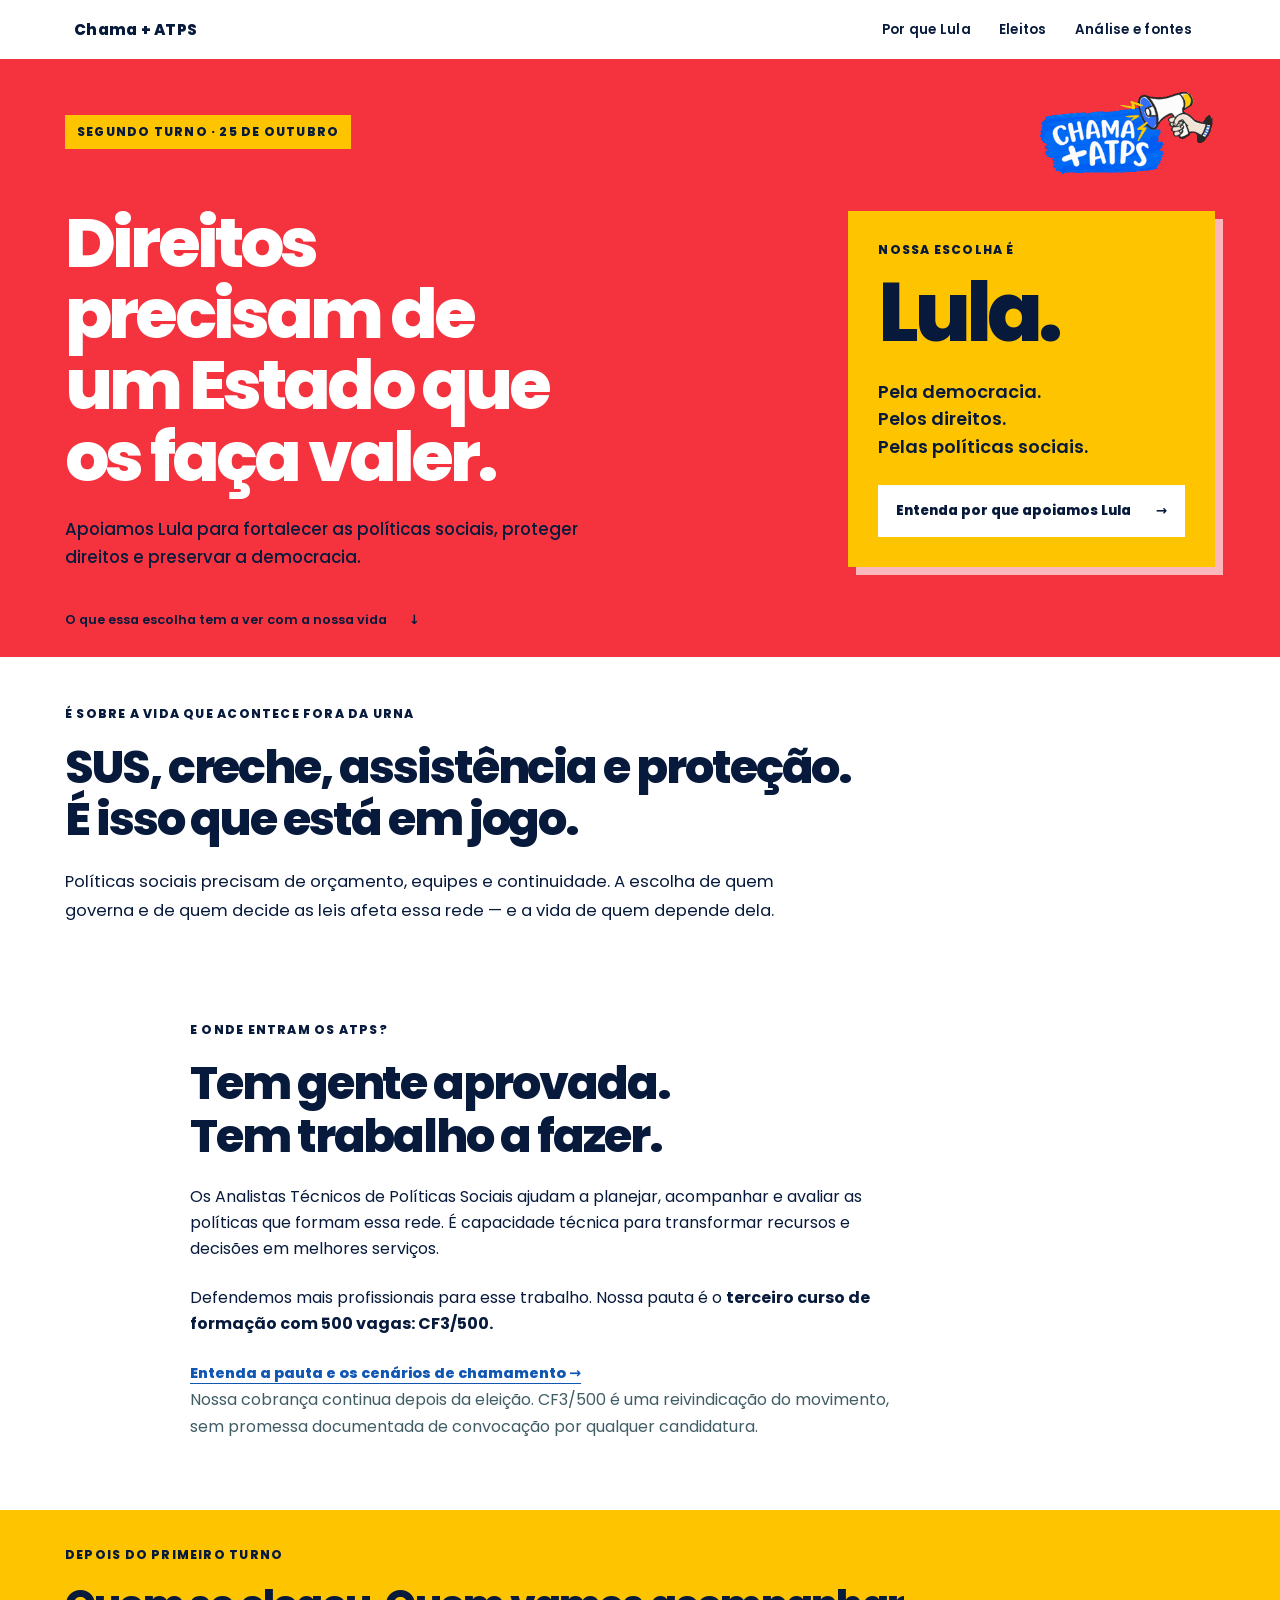
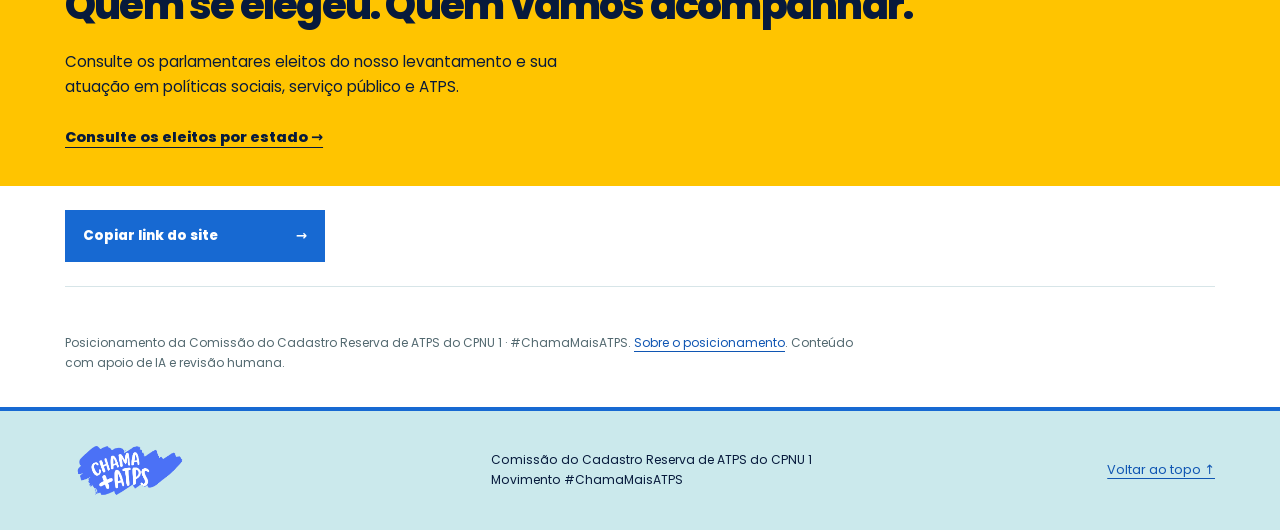
==== commit be9179f6: "Remove conteúdo eleitoral obsoleto e blocos repetidos" ====
--- a/index.html
+++ b/index.html
@@ -1,138 +1,35 @@
 <!DOCTYPE html>
-<html lang="pt-BR"><head><meta charset="utf-8"><meta name="viewport" content="width=device-width,initial-scale=1">
+
+<html lang="pt-BR"><head><meta charset="utf-8"/><meta content="width=device-width,initial-scale=1" name="viewport"/>
 <title>Chama + ATPS — Direitos, políticas sociais e nossa escolha</title>
-<meta name="description" content="Direitos precisam de um Estado que os faça valer. O Chama + ATPS apoia Lula no segundo turno e continua cobrando políticas sociais e CF3/500.">
-<link rel="canonical" href="https://chamamais-atps-eleicoes-2026.vercel.app/">
-<meta property="og:title" content="Direitos precisam de um Estado que os faça valer.">
-<meta property="og:description" content="Nossa escolha é Lula. Nossa pauta continua: direitos, políticas sociais e mais ATPS.">
-<meta property="og:type" content="website"><meta property="og:url" content="https://chamamais-atps-eleicoes-2026.vercel.app/">
-<meta name="twitter:card" content="summary">
-<link rel="stylesheet" href="assets/styles.css"><link rel="stylesheet" href="assets/brand.css"><link rel="stylesheet" href="assets/refresh.css"><link rel="stylesheet" href="assets/campaign.css">
+<meta content="Direitos precisam de um Estado que os faça valer. O Chama + ATPS apoia Lula no segundo turno e continua cobrando políticas sociais e CF3/500." name="description"/>
+<link href="https://chamamais-atps-eleicoes-2026.vercel.app/" rel="canonical"/>
+<meta content="Direitos precisam de um Estado que os faça valer." property="og:title"/>
+<meta content="Nossa escolha é Lula. Nossa pauta continua: direitos, políticas sociais e mais ATPS." property="og:description"/>
+<meta content="website" property="og:type"/><meta content="https://chamamais-atps-eleicoes-2026.vercel.app/" property="og:url"/>
+<meta content="summary" name="twitter:card"/>
+<link href="assets/styles.css" rel="stylesheet"/><link href="assets/brand.css" rel="stylesheet"/><link href="assets/refresh.css" rel="stylesheet"/><link href="assets/campaign.css" rel="stylesheet"/>
 </head><body class="home-page campaign-page">
 <a class="skip-link" href="#conteudo">Ir para o conteúdo</a>
-<nav class="site-nav" aria-label="Navegação principal"><div class="nav-inner"><a class="nav-home" href="./" aria-current="page">Chama + ATPS</a><ul class="nav-links"><li><a href="apoio-lula/">Nossa escolha</a></li><li><a href="candidaturas/">Quem se elegeu</a></li><li><a href="fundamentos/">Análise e fontes</a></li></ul></div></nav>
+<nav aria-label="Navegação principal" class="site-nav"><div class="nav-inner"><a aria-current="page" class="nav-home" href="./">Chama + ATPS</a><ul class="nav-links"><li><a href="apoio-lula/">Por que Lula</a></li><li><a href="candidaturas/">Eleitos</a></li><li><a href="fundamentos/">Análise e fontes</a></li></ul></div></nav>
 <main id="conteudo">
 <header class="campaign-hero"><div class="wrap">
-<div class="campaign-mast"><p class="campaign-kicker">Segundo turno · 25 de outubro</p><img src="assets/assinatura_topo_chama_atps.png" alt="Chama + ATPS" width="220" height="110"></div>
-<div class="campaign-hero-grid"><div class="campaign-headline"><h1>Direitos precisam de <em>um Estado que os faça valer.</em></h1><p>SUS, creche, assistência, proteção contra a violência. Para chegar às pessoas, cada política precisa de recursos, equipes e continuidade.</p></div>
-<aside class="campaign-choice" aria-label="Nossa posição no segundo turno"><p class="campaign-kicker">Nossa escolha é</p><strong>Lula.</strong><p>Pela democracia.<br>Pelos direitos.<br>Pelas políticas sociais.</p><a class="campaign-button" href="apoio-lula/">Entenda por que apoiamos Lula <span aria-hidden="true">→</span></a></aside></div>
+<div class="campaign-mast"><p class="campaign-kicker">Segundo turno · 25 de outubro</p><img alt="Chama + ATPS" height="110" src="assets/assinatura_topo_chama_atps.png" width="220"/></div>
+<div class="campaign-hero-grid"><div class="campaign-headline"><h1>Direitos precisam de <em>um Estado que os faça valer.</em></h1><p>Apoiamos Lula para fortalecer as políticas sociais, proteger direitos e preservar a democracia.</p></div>
+<aside aria-label="Nossa posição no segundo turno" class="campaign-choice"><p class="campaign-kicker">Nossa escolha é</p><strong>Lula.</strong><p>Pela democracia.<br/>Pelos direitos.<br/>Pelas políticas sociais.</p><a class="campaign-button" href="apoio-lula/">Entenda por que apoiamos Lula <span aria-hidden="true">→</span></a></aside></div>
 <a class="campaign-down" href="#em-disputa">O que essa escolha tem a ver com a nossa vida <span aria-hidden="true">↓</span></a>
 </div></header>
-<section class="campaign-stakes wrap" id="em-disputa" aria-labelledby="stakes-title">
+<section aria-labelledby="stakes-title" class="campaign-stakes wrap" id="em-disputa">
 <p class="campaign-kicker">É sobre a vida que acontece fora da urna</p>
-<h2 id="stakes-title">A consulta. A vaga na creche.<br>A proteção quando mais se precisa.</h2>
-<p class="campaign-intro">Uma decisão sobre orçamento, equipes ou direitos chega até o atendimento que alguém recebe — ou deixa de receber. Por isso, o futuro das políticas sociais pesa na nossa escolha.</p>
-<div class="campaign-scenes">
-<article><p class="scene-name">Saúde</p><h3>O cuidado precisa chegar.</h3><p>Atendimento depende de profissionais, recursos e de uma rede que acompanhe as pessoas.</p></article>
-<article><p class="scene-name">Educação e cuidados</p><h3>A vaga precisa existir.</h3><p>Creches e escolas precisam de estrutura, qualidade e condições para acolher e ensinar.</p></article>
-<article><p class="scene-name">Assistência e proteção</p><h3>O direito precisa valer.</h3><p>Prevenir violência e enfrentar desigualdades exige serviços, coordenação e proteção contínua.</p></article>
-</div></section>
-<section class="campaign-position" aria-labelledby="position-title"><div class="wrap campaign-position-grid">
-<div><p class="campaign-kicker">A escolha que defendemos</p><h2 id="position-title">Fortalecer a rede.<br>Proteger direitos.<br>Reduzir desigualdades.</h2></div>
-<div><p>O histórico e as propostas de Lula para políticas sociais, igualdade e participação democrática sustentam o nosso apoio.</p><p>Na comparação com Flávio Bolsonaro, pesam também a reforma do Estado que ele propõe e seu histórico de oposição às cotas étnico-raciais.</p><a class="campaign-text-link" href="apoio-lula/#nossa-escolha">Veja os fundamentos da nossa escolha <span aria-hidden="true">→</span></a><p class="campaign-small">A análise distingue realizações, propostas e riscos. Cada afirmação tem seu contexto e suas fontes.</p></div>
-</div></section>
-<section class="campaign-demand wrap" aria-labelledby="demand-title">
-<div><p class="campaign-kicker">E onde entram os ATPS?</p><h2 id="demand-title">Tem gente aprovada.<br>Tem trabalho a fazer.</h2><p>Os Analistas Técnicos de Políticas Sociais ajudam a planejar, acompanhar e avaliar as políticas que formam essa rede. É capacidade técnica para transformar recursos e decisões em melhores serviços.</p><p>Defendemos mais profissionais para esse trabalho. Nossa pauta é o <strong>terceiro curso de formação com 500 vagas: CF3/500.</strong></p><a class="campaign-text-link" href="fundamentos/#futuro">Entenda a pauta e os cenários de chamamento <span aria-hidden="true">→</span></a></div>
-<aside class="campaign-demand-note"><p class="campaign-kicker">O apoio tem posição.<br>A cobrança tem continuidade.</p><h3>Apoiamos Lula.<br>E seguimos cobrando.</h3><p>Orçamento, equipes, proteção de direitos e convocação do cadastro de reserva.</p><p class="campaign-small">CF3/500 é uma reivindicação do movimento. Não há promessa documentada de 500 convocações por qualquer candidatura.</p></aside>
+<h2 id="stakes-title">SUS, creche, assistência e proteção.<br/>É isso que está em jogo.</h2>
+<p class="campaign-intro">Políticas sociais precisam de orçamento, equipes e continuidade. A escolha de quem governa e de quem decide as leis afeta essa rede — e a vida de quem depende dela.</p>
 </section>
-<section class="campaign-congress" aria-labelledby="congress-title"><div class="wrap campaign-congress-grid"><div><p class="campaign-kicker">Depois do primeiro turno</p><h2 id="congress-title">O Congresso eleito também decide o caminho.</h2><p>Leis, orçamento e fiscalização passam pelo Legislativo. Veja quem se elegeu entre os nomes do nosso levantamento e conheça sua atuação documentada.</p><a class="campaign-text-link" href="candidaturas/">Consulte os eleitos por estado <span aria-hidden="true">→</span></a></div><div class="campaign-result"><strong>47</strong><p>eleitos no levantamento<br><span>45 na Câmara · 2 no Senado</span></p><small>69 candidaturas pesquisadas em 18 UFs.<br>Resultados conferidos em 06/10/2026.<br><a href="candidaturas/#fontes-resultados">Confira as fontes</a></small></div></div></section>
-<section class="campaign-share wrap" aria-labelledby="share-title"><div><p class="campaign-kicker">Faça essa posição circular</p><h2 id="share-title">Leve os fundamentos<br>para a conversa.</h2><p>Compartilhe o site com quem quer entender nossa escolha e a pauta do movimento.</p></div><div><button type="button" class="campaign-button" id="copy-link">Copiar link do site <span aria-hidden="true">→</span></button><p id="share-status" class="campaign-small" role="status" aria-live="polite"></p></div></section>
-<section class="home-transparency wrap"><details class="institutional-note" id="nota"><summary>Quem se posiciona e como a decisão foi tomada</summary><div class="note-content"><section aria-labelledby="nota-titulo">
-<div class="brand-heading-accent"><span aria-hidden="true" class="brand-icon brand-icon--megaphone"><span class="brand-megaphone-crop"><img alt="" src="assets/megafone_mao.svg"/></span></span><h2 class="nota-heading" id="nota-titulo">Nota de esclarecimento</h2></div>
-<p class="nota-subheading">Posicionamento eleitoral do #ChamaMaisATPS</p>
-<p class="nota-opening">
-        A Comissão do Cadastro Reserva de ATPS do CPNU 1, composta por voluntários que atuam de
-        forma colegiada na condução do movimento #ChamaMaisATPS, deliberou, em 9 de setembro de 2026,
-        após análise dos planos de governo de Lula e Flávio Bolsonaro, tomados como referência no cenário
-        eleitoral considerado pela Comissão, manifestar apoio público à candidatura de Lula à Presidência da República e divulgar
-        candidaturas parlamentares selecionadas a partir de critérios relacionados à defesa da democracia,
-        das políticas sociais, da capacidade do Estado, da valorização do serviço público federal e do
-        princípio do concurso público, previsto no art. 37, II, da Constituição Federal de 1988.
-        Em seguida, os dois pontos do posicionamento — o apoio público a Lula e a divulgação de candidaturas
-        parlamentares segundo critérios públicos e verificáveis — foram submetidos à consulta das pessoas
-        que permanecem no Cadastro Reserva, realizada em 11 e 12 de setembro de 2026 no grupo de WhatsApp
-        “Mobilização pelo CF3 – CR ATPS”. Entre os participantes, houve ampla maioria favorável a ambos.
-      </p>
-<aside aria-labelledby="consulta-titulo" class="consulta-box">
-<h3 id="consulta-titulo">Consulta ao grupo do CR</h3>
-<p class="consulta-desc">A consulta ocorreu voluntariamente durante 24 horas, em 11–12/09/2026, no grupo “Mobilização pelo CF3 – CR ATPS”, formado por pessoas que permanecem no cadastro de reserva.</p>
-<div class="consulta-result">
-<strong>Apoio público a Lula</strong>
-<div class="number">95,1% dos participantes foram favoráveis</div>
-<p>à manifestação pública de apoio à candidatura de Lula à Presidência da República.</p>
-</div>
-<div class="consulta-result">
-<strong>Divulgação de candidaturas parlamentares</strong>
-<div class="number">90,3% dos participantes foram favoráveis</div>
-<p>à divulgação de candidaturas selecionadas segundo critérios públicos e verificáveis relacionados às políticas sociais, ao serviço público, ao concurso público e à atuação concreta em defesa da pauta.</p>
-</div>
-<p class="consulta-limit">Os resultados registram a manifestação das pessoas que participaram voluntariamente e reforçam a legitimidade do posicionamento da Comissão, sem pressupor unanimidade ou representatividade estatística de todo o cadastro de reserva.</p>
-</aside>
-<p class="nota-intro">Esclarecemos que:</p>
-<ol class="nota-list">
-<li class="nota-item">
-<h3><span class="num">1.</span> Representatividade</h3>
-<div class="paragraphs">
-<p>O posicionamento é da Comissão do Cadastro Reserva de ATPS do CPNU 1, no âmbito do movimento #ChamaMaisATPS. A consulta posterior reforça sua legitimidade entre as pessoas que participaram, sem transformá-lo em manifestação institucional de todo o cadastro de reserva, de toda a carreira de ATPS, do MGI ou da ANDEPS, nem substituir as escolhas políticas individuais de seus integrantes. Os percentuais divulgados referem-se exclusivamente às pessoas que participaram voluntariamente das consultas e não pressupõem unanimidade nem representatividade estatística de todo o cadastro de reserva.</p>
-</div>
-</li>
-<li class="nota-item">
-<h3><span class="num">2.</span> Fundamentação</h3>
-<div class="paragraphs">
-<p>A posição adotada é acompanhada de documentação pública que permite compreender
-            os critérios utilizados pela Comissão.</p>
-</div>
-</li>
-<li class="nota-item">
-<h3><span class="num">3.</span> Verificação e transparência</h3>
-<div class="paragraphs">
-<p>Os materiais disponibilizados distinguem fatos documentados, cálculos, hipóteses,
-            propostas eleitorais e conclusões políticas. Sempre que possível, as informações são
-            acompanhadas de fonte, data de consulta e indicação dos limites da evidência disponível.</p>
-</div>
-</li>
-<li class="nota-item">
-<h3><span class="num">4.</span> Levantamento parlamentar e apoio eleitoral</h3>
-<div class="paragraphs">
-<p>A consulta registrou maioria favorável à possibilidade de o movimento divulgar candidaturas parlamentares selecionadas segundo critérios públicos e verificáveis relacionados às políticas sociais, ao serviço público, ao concurso público e à atuação concreta em defesa da pauta.</p>
-<p>O levantamento de candidaturas reúne informações sobre parlamentares e demais
-            candidaturas que tiveram atuação documentada relacionada à carreira de ATPS, ao cadastro
-            reserva, ao CPNU, ao serviço público, a políticas sociais ou a temas correlatos.</p>
-<p>A presença de uma pessoa no levantamento não significa, por si só, endosso eleitoral.</p>
-<p>Quando houver apoio político expresso pela Comissão a determinada candidatura, essa
-            informação deverá ser apresentada de forma explícita, separada do registro factual de
-            atuação parlamentar ou institucional.</p>
-</div>
-</li>
-<li class="nota-item">
-<h3><span class="num">5.</span> Limites do apoio e autonomia da pauta institucional</h3>
-<div class="paragraphs">
-<p>O posicionamento eleitoral da <strong>Comissão do Cadastro Reserva de ATPS do CPNU 1, no âmbito do Movimento #ChamaMaisATPS</strong>, decorre de avaliação política e programática construída a partir de critérios públicos, do histórico das candidaturas e de suas posições sobre políticas sociais, capacidade estatal e serviço público.</p>
-<p>Ele não resulta de promessa, compromisso ou negociação de nomeações, nem condiciona o apoio expresso pela Comissão à obtenção de qualquer vantagem para integrantes do cadastro de reserva.</p>
-<p><strong>Apoio eleitoral não constitui garantia, promessa ou acordo de convocação, nomeação ou provimento de cargos.</strong></p>
-<p>Expectativas do cadastro de reserva não podem e não serão apresentadas como compromissos assumidos por candidaturas sem documentação que os comprove.</p>
-<p>A defesa do provimento da carreira de ATPS é uma agenda institucional anterior ao processo eleitoral, sustentada por dados, documentos oficiais e necessidades de força de trabalho identificadas na Administração Pública. Essa pauta continuará sendo defendida institucionalmente perante os Poderes Públicos, independentemente do calendário eleitoral.</p>
-</div>
-</li>
-<li class="nota-item">
-<h3><span class="num">6.</span> Caráter voluntário da manifestação</h3>
-<div class="paragraphs">
-<p>A manifestação eleitoral é voluntária e não envolve pagamento, contratação,
-            impulsionamento pago ou qualquer forma de contraprestação por parte de candidaturas,
-            partidos, federações ou coligações.</p>
-</div>
-</li>
-</ol>
-<p class="nota-close">
-        A finalidade desta nota é dar publicidade à decisão do colegiado e à consulta posterior, delimitar quem ela representa, permitir que os fundamentos sejam verificados e preservar a autonomia de cada pessoa para formar sua própria posição.
-      </p>
-<div class="nota-signature">
-<p>Comissão do Cadastro Reserva de ATPS do CPNU 1</p>
-<p>Movimento #ChamaMaisATPS</p>
-<p class="sig-date">Publicada em 13 de setembro de 2026</p>
-</div>
-</section></div></details><p class="method-short">Posicionamento da Comissão do Cadastro Reserva de ATPS do CPNU 1, no âmbito do movimento #ChamaMaisATPS. Conteúdo produzido com apoio de IA, revisão humana e fontes identificadas.</p></section>
-</main><footer class="home-footer"><div class="wrap"><img src="assets/selo_rodape_chama_atps_v4.webp" alt="Chama + ATPS" width="130" height="59"><p>Comissão do Cadastro Reserva de ATPS do CPNU 1 · Movimento #ChamaMaisATPS<br>Sem representação institucional do MGI ou da ANDEPS.<br><small>Nota publicada em 13/09/2026 · Documentação atualizada em 06/10/2026</small></p><a href="#conteudo">Voltar ao topo ↑</a></div></footer>
+<section aria-labelledby="demand-title" class="campaign-demand wrap campaign-demand-simple">
+<div><p class="campaign-kicker">E onde entram os ATPS?</p><h2 id="demand-title">Tem gente aprovada.<br/>Tem trabalho a fazer.</h2><p>Os Analistas Técnicos de Políticas Sociais ajudam a planejar, acompanhar e avaliar as políticas que formam essa rede. É capacidade técnica para transformar recursos e decisões em melhores serviços.</p><p>Defendemos mais profissionais para esse trabalho. Nossa pauta é o <strong>terceiro curso de formação com 500 vagas: CF3/500.</strong></p><a class="campaign-text-link" href="fundamentos/#futuro">Entenda a pauta e os cenários de chamamento <span aria-hidden="true">→</span></a><p class="campaign-small">Nossa cobrança continua depois da eleição. CF3/500 é uma reivindicação do movimento, sem promessa documentada de convocação por qualquer candidatura.</p></div>
+</section>
+<section aria-labelledby="congress-title" class="campaign-congress"><div class="wrap campaign-congress-grid campaign-congress-simple"><div><p class="campaign-kicker">Depois do primeiro turno</p><h2 id="congress-title">Quem se elegeu. Quem vamos acompanhar.</h2><p>Consulte os parlamentares eleitos do nosso levantamento e sua atuação em políticas sociais, serviço público e ATPS.</p><a class="campaign-text-link" href="candidaturas/">Consulte os eleitos por estado <span aria-hidden="true">→</span></a></div></div></section>
+<div class="wrap campaign-share-inline"><button class="campaign-button" id="copy-link" type="button">Copiar link do site <span aria-hidden="true">→</span></button><p aria-live="polite" class="campaign-small" id="share-status" role="status"></p></div><section class="home-transparency wrap"><p class="method-short">Posicionamento da Comissão do Cadastro Reserva de ATPS do CPNU 1 · #ChamaMaisATPS. <a href="fundamentos/#nota">Sobre o posicionamento</a>. Conteúdo com apoio de IA e revisão humana.</p></section>
+</main><footer class="home-footer"><div class="wrap"><img alt="Chama + ATPS" height="59" src="assets/selo_rodape_chama_atps_v4.webp" width="130"/><p>Comissão do Cadastro Reserva de ATPS do CPNU 1<br/>Movimento #ChamaMaisATPS</p><a href="#conteudo">Voltar ao topo ↑</a></div></footer>
 <script>
 document.getElementById('copy-link').addEventListener('click', async () => {
  const status = document.getElementById('share-status');
--- a/assets/campaign.css
+++ b/assets/campaign.css
@@ -143,3 +143,30 @@
  .campaign-hero-grid,.campaign-position-grid,.campaign-demand,.campaign-congress-grid{grid-template-columns:1fr 1fr;gap:24px}
  .campaign-scenes article,.campaign-choice,.campaign-demand-note{break-inside:avoid}
 }
+/* Remove layouts inherited from the candidacy-promotion stage. */
+.campaign-demand-simple{grid-template-columns:1fr;max-width:900px;margin-inline:auto;padding-block:48px}
+.campaign-demand-simple>div{max-width:70ch}
+.campaign-stakes{padding-block:48px}
+.campaign-stakes .campaign-intro{margin-bottom:0}
+.campaign-congress-simple{grid-template-columns:1fr;gap:0}
+.campaign-congress-simple h2{max-width:none}
+.campaign-congress{padding-block:36px}
+.campaign-share-inline{padding-block:24px;display:flex;gap:20px;align-items:center}
+.campaign-share-inline .campaign-button{background:var(--cm-blue);color:#fff;width:260px;flex-shrink:0}
+.campaign-share-inline .campaign-small{margin:0}
+.results-page .results-hero-simple{grid-template-columns:1fr;gap:0}
+.results-page .hero{padding-block:24px}
+.results-page .filter-grid{grid-template-columns:2fr 1fr 1.5fr 1fr}
+.results-page .filter-panel{margin-top:26px}
+.results-page #fontes-resultados{padding-block:20px}
+.support-page .support-hero-simple{grid-template-columns:1fr;padding-block:26px!important;min-height:0}
+.support-page .support-hero-simple h1{font-size:clamp(2.2rem,4vw,3.5rem);margin-bottom:18px}
+.support-page .support-hero-simple .brand-signature{float:right;margin-bottom:0;width:155px!important}
+@media(max-width:650px){
+ .campaign-share-inline{display:block}
+ .campaign-share-inline .campaign-button{width:100%}
+ .campaign-share-inline .campaign-small{margin-top:10px}
+ .results-page .filter-grid{grid-template-columns:1fr 1fr}
+ .results-page .filter-grid>label:first-child{grid-column:1/-1}
+ .support-page .support-hero-simple .brand-signature{float:none}
+}
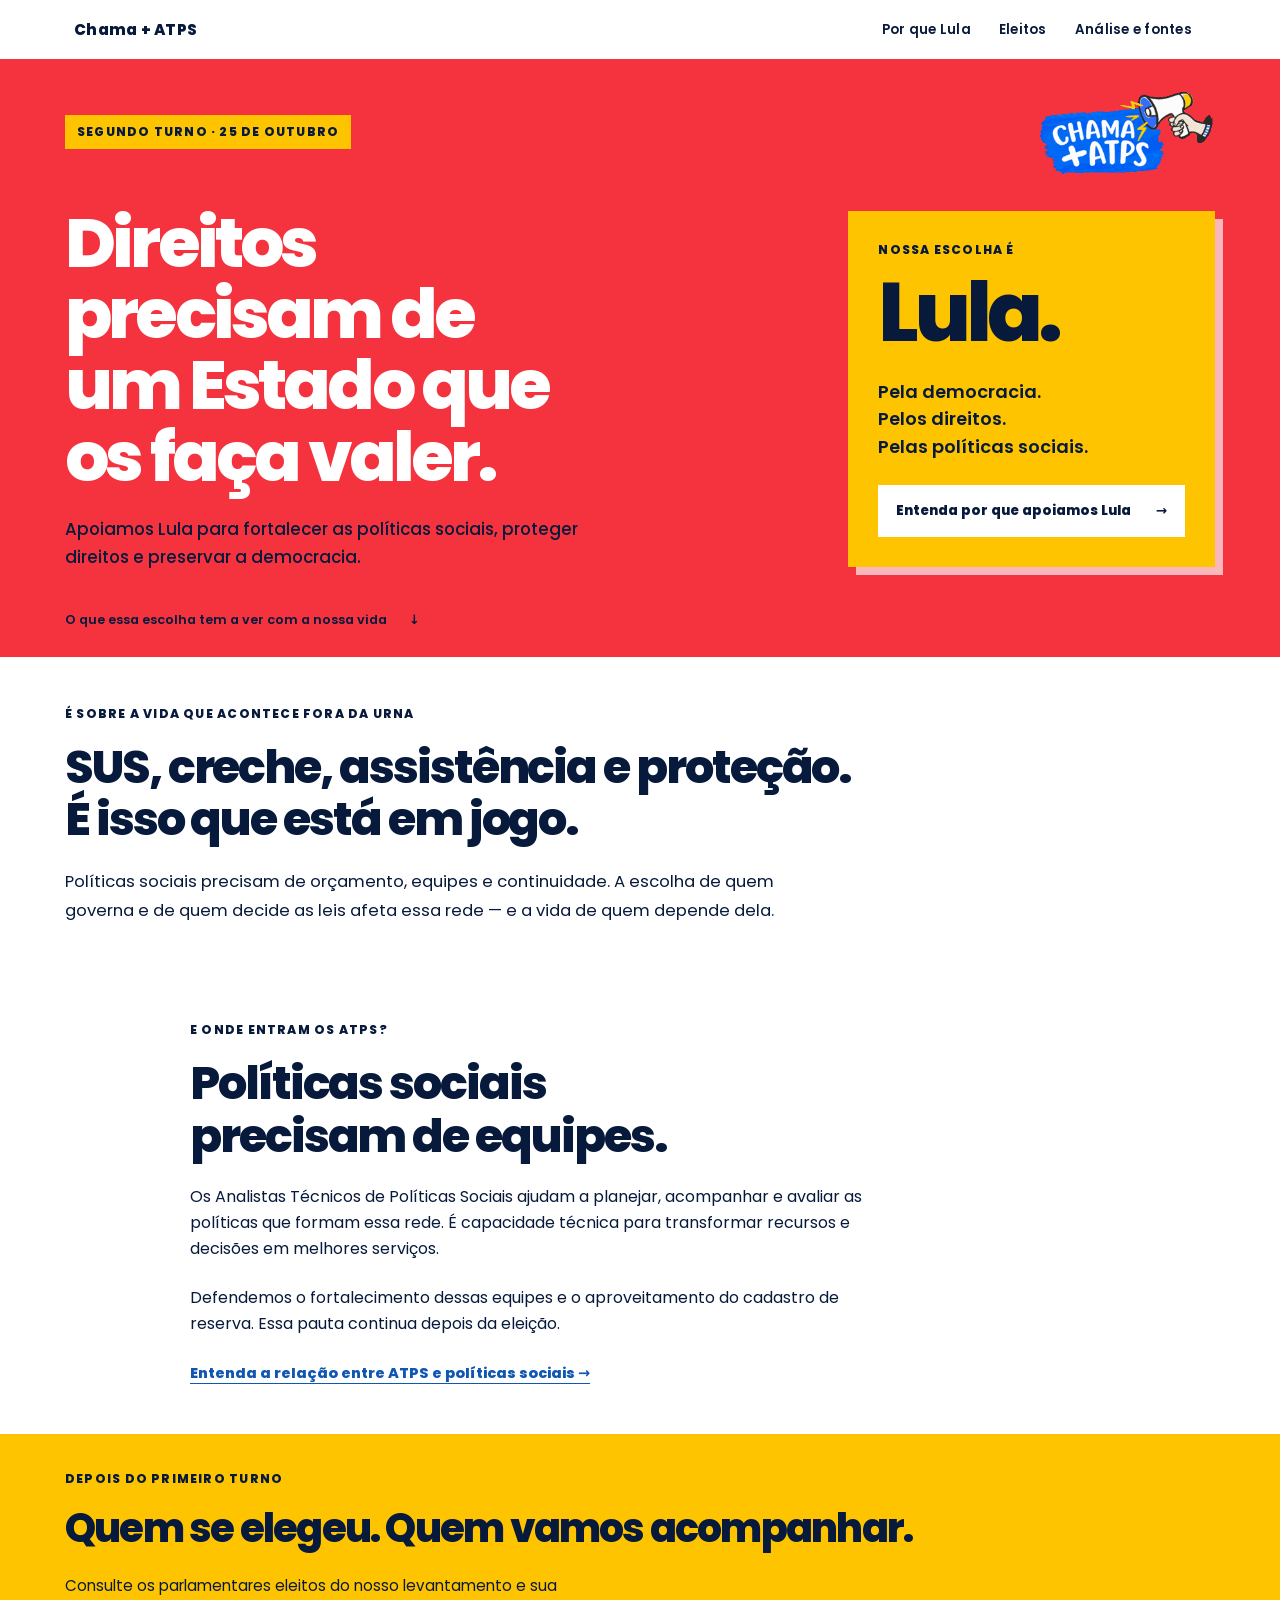
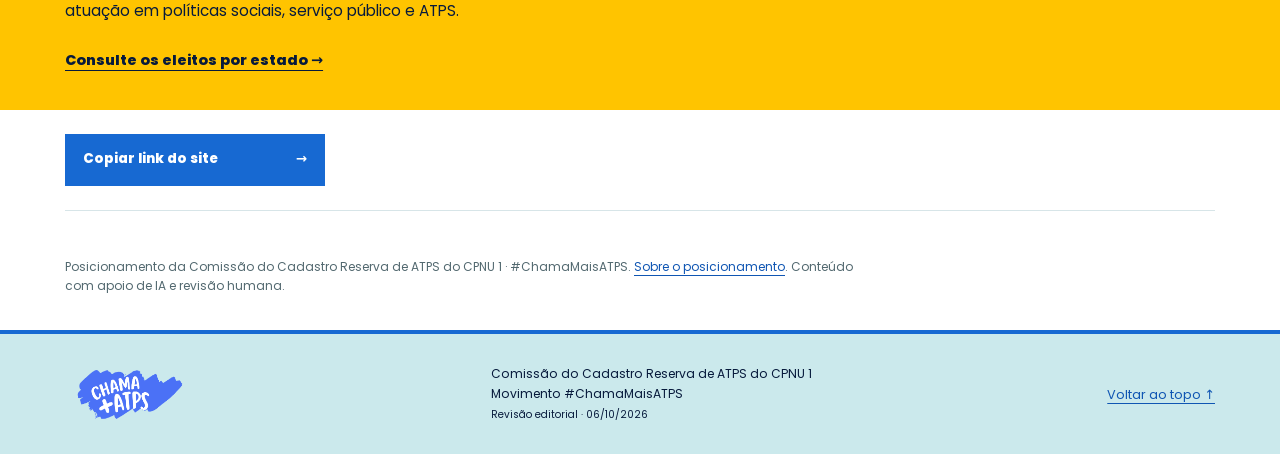
==== commit cb0cf265: "Reorganiza fundamentos, atualiza rodapés e retira chamada antecipada de CF3/500" ====
--- a/index.html
+++ b/index.html
@@ -25,11 +25,11 @@
 <p class="campaign-intro">Políticas sociais precisam de orçamento, equipes e continuidade. A escolha de quem governa e de quem decide as leis afeta essa rede — e a vida de quem depende dela.</p>
 </section>
 <section aria-labelledby="demand-title" class="campaign-demand wrap campaign-demand-simple">
-<div><p class="campaign-kicker">E onde entram os ATPS?</p><h2 id="demand-title">Tem gente aprovada.<br/>Tem trabalho a fazer.</h2><p>Os Analistas Técnicos de Políticas Sociais ajudam a planejar, acompanhar e avaliar as políticas que formam essa rede. É capacidade técnica para transformar recursos e decisões em melhores serviços.</p><p>Defendemos mais profissionais para esse trabalho. Nossa pauta é o <strong>terceiro curso de formação com 500 vagas: CF3/500.</strong></p><a class="campaign-text-link" href="fundamentos/#futuro">Entenda a pauta e os cenários de chamamento <span aria-hidden="true">→</span></a><p class="campaign-small">Nossa cobrança continua depois da eleição. CF3/500 é uma reivindicação do movimento, sem promessa documentada de convocação por qualquer candidatura.</p></div>
+<div><p class="campaign-kicker">E onde entram os ATPS?</p><h2 id="demand-title">Políticas sociais<br/>precisam de equipes.</h2><p>Os Analistas Técnicos de Políticas Sociais ajudam a planejar, acompanhar e avaliar as políticas que formam essa rede. É capacidade técnica para transformar recursos e decisões em melhores serviços.</p><p>Defendemos o fortalecimento dessas equipes e o aproveitamento do cadastro de reserva. Essa pauta continua depois da eleição.</p><a class="campaign-text-link" href="fundamentos/#instituicoes">Entenda a relação entre ATPS e políticas sociais <span aria-hidden="true">→</span></a></div>
 </section>
 <section aria-labelledby="congress-title" class="campaign-congress"><div class="wrap campaign-congress-grid campaign-congress-simple"><div><p class="campaign-kicker">Depois do primeiro turno</p><h2 id="congress-title">Quem se elegeu. Quem vamos acompanhar.</h2><p>Consulte os parlamentares eleitos do nosso levantamento e sua atuação em políticas sociais, serviço público e ATPS.</p><a class="campaign-text-link" href="candidaturas/">Consulte os eleitos por estado <span aria-hidden="true">→</span></a></div></div></section>
 <div class="wrap campaign-share-inline"><button class="campaign-button" id="copy-link" type="button">Copiar link do site <span aria-hidden="true">→</span></button><p aria-live="polite" class="campaign-small" id="share-status" role="status"></p></div><section class="home-transparency wrap"><p class="method-short">Posicionamento da Comissão do Cadastro Reserva de ATPS do CPNU 1 · #ChamaMaisATPS. <a href="fundamentos/#nota">Sobre o posicionamento</a>. Conteúdo com apoio de IA e revisão humana.</p></section>
-</main><footer class="home-footer"><div class="wrap"><img alt="Chama + ATPS" height="59" src="assets/selo_rodape_chama_atps_v4.webp" width="130"/><p>Comissão do Cadastro Reserva de ATPS do CPNU 1<br/>Movimento #ChamaMaisATPS</p><a href="#conteudo">Voltar ao topo ↑</a></div></footer>
+</main><footer class="home-footer"><div class="wrap"><img alt="Chama + ATPS" height="59" src="assets/selo_rodape_chama_atps_v4.webp" width="130"/><p>Comissão do Cadastro Reserva de ATPS do CPNU 1<br/>Movimento #ChamaMaisATPS<br/><small>Revisão editorial · <time datetime="2026-10-06">06/10/2026</time></small></p><a href="#conteudo">Voltar ao topo ↑</a></div></footer>
 <script>
 document.getElementById('copy-link').addEventListener('click', async () => {
  const status = document.getElementById('share-status');
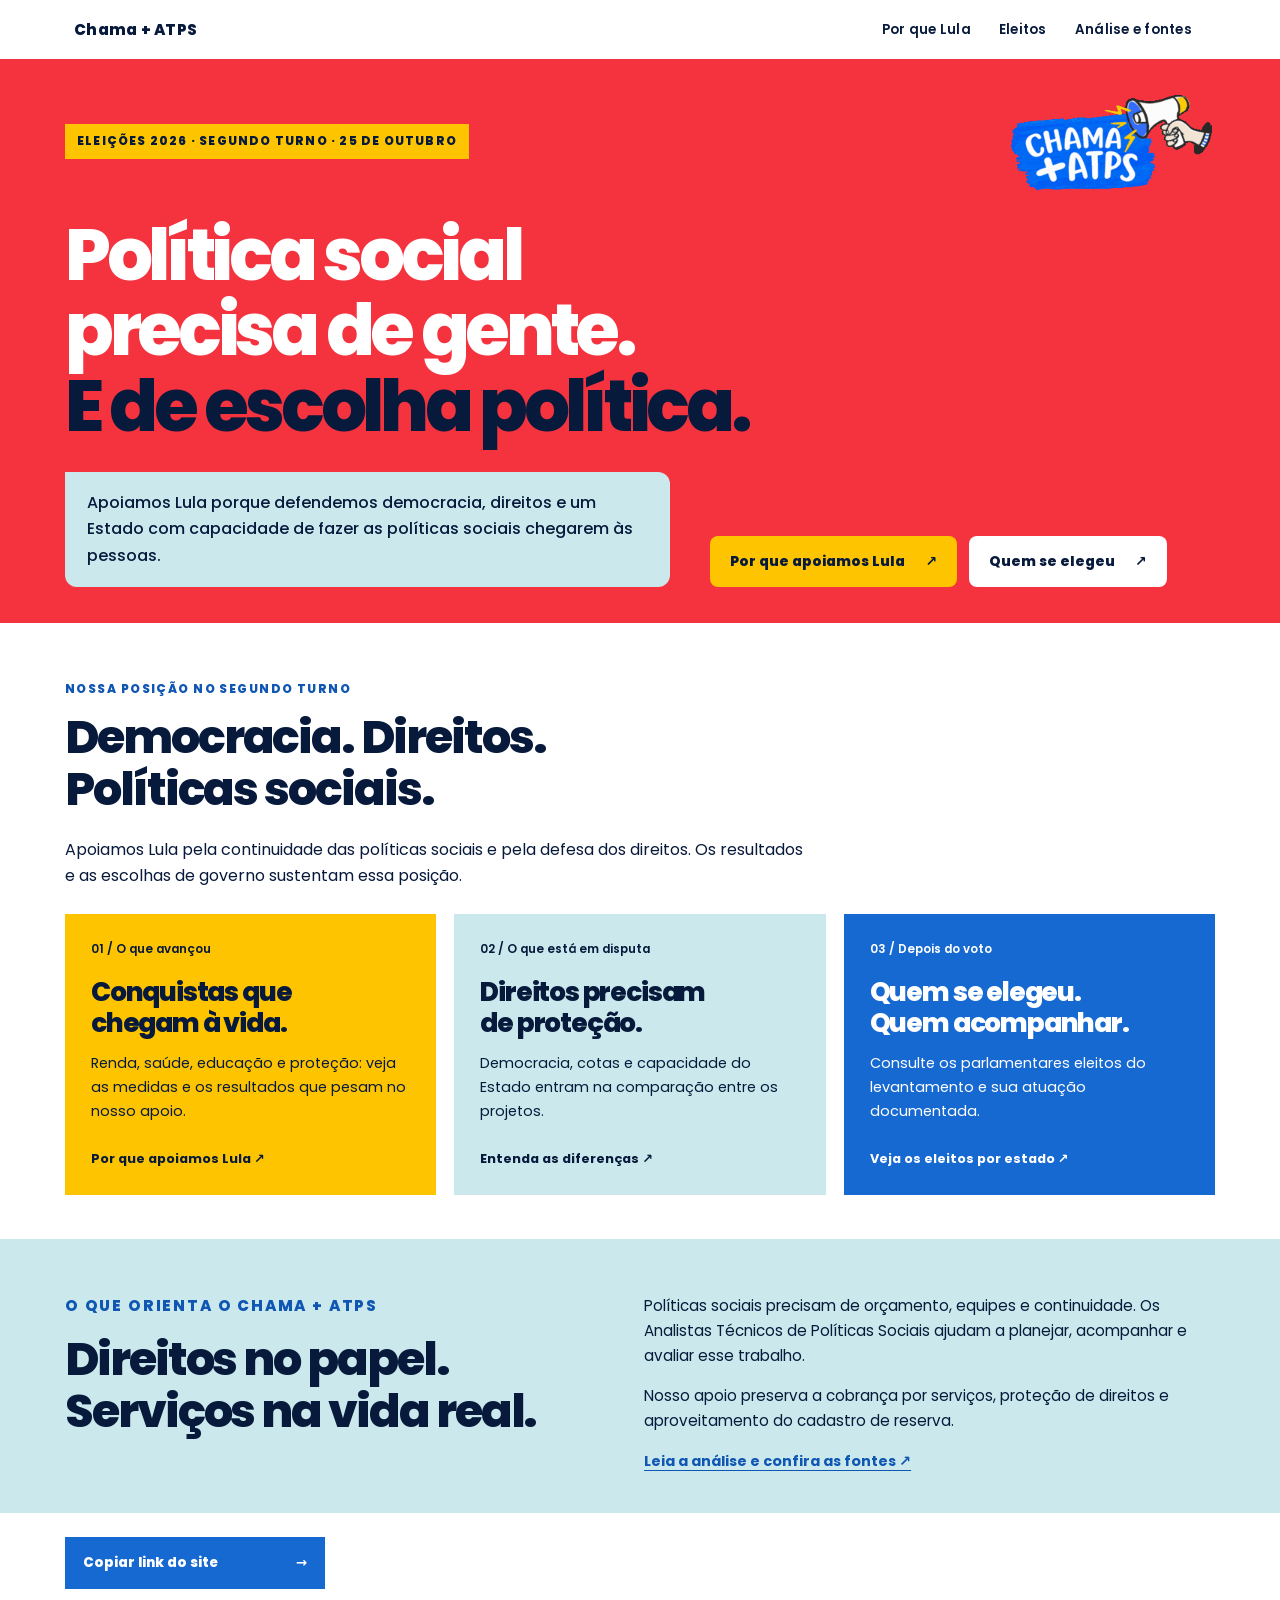
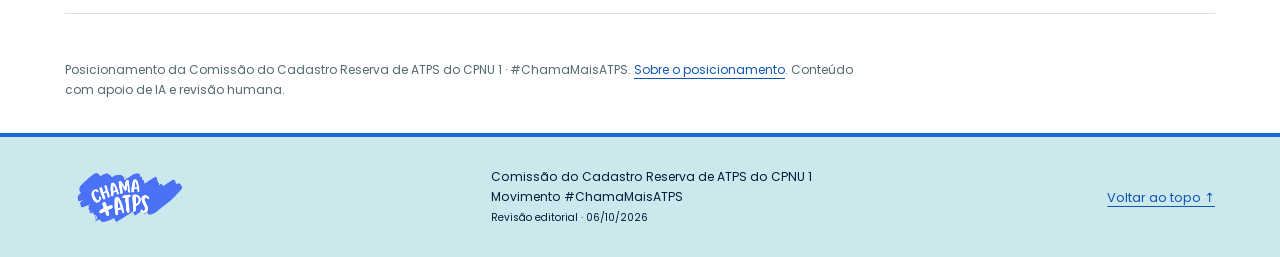
==== commit 91fcb425: "Recupera home colorida e atualiza apoio com conquistas e fontes conferidas" ====
--- a/index.html
+++ b/index.html
@@ -2,32 +2,23 @@
 
 <html lang="pt-BR"><head><meta charset="utf-8"/><meta content="width=device-width,initial-scale=1" name="viewport"/>
 <title>Chama + ATPS — Direitos, políticas sociais e nossa escolha</title>
-<meta content="Direitos precisam de um Estado que os faça valer. O Chama + ATPS apoia Lula no segundo turno e continua cobrando políticas sociais e CF3/500." name="description"/>
+<meta content="O Chama + ATPS apoia Lula no segundo turno. Confira as conquistas, os fundamentos da escolha e os parlamentares eleitos do levantamento." name="description"/>
 <link href="https://chamamais-atps-eleicoes-2026.vercel.app/" rel="canonical"/>
-<meta content="Direitos precisam de um Estado que os faça valer." property="og:title"/>
+<meta content="Política social precisa de gente. E de escolha política." property="og:title"/>
 <meta content="Nossa escolha é Lula. Nossa pauta continua: direitos, políticas sociais e mais ATPS." property="og:description"/>
 <meta content="website" property="og:type"/><meta content="https://chamamais-atps-eleicoes-2026.vercel.app/" property="og:url"/>
 <meta content="summary" name="twitter:card"/>
 <link href="assets/styles.css" rel="stylesheet"/><link href="assets/brand.css" rel="stylesheet"/><link href="assets/refresh.css" rel="stylesheet"/><link href="assets/campaign.css" rel="stylesheet"/>
-</head><body class="home-page campaign-page">
+<link href="assets/conquistas.css" rel="stylesheet"/></head><body class="home-page campaign-page">
 <a class="skip-link" href="#conteudo">Ir para o conteúdo</a>
 <nav aria-label="Navegação principal" class="site-nav"><div class="nav-inner"><a aria-current="page" class="nav-home" href="./">Chama + ATPS</a><ul class="nav-links"><li><a href="apoio-lula/">Por que Lula</a></li><li><a href="candidaturas/">Eleitos</a></li><li><a href="fundamentos/">Análise e fontes</a></li></ul></div></nav>
 <main id="conteudo">
-<header class="campaign-hero"><div class="wrap">
-<div class="campaign-mast"><p class="campaign-kicker">Segundo turno · 25 de outubro</p><img alt="Chama + ATPS" height="110" src="assets/assinatura_topo_chama_atps.png" width="220"/></div>
-<div class="campaign-hero-grid"><div class="campaign-headline"><h1>Direitos precisam de <em>um Estado que os faça valer.</em></h1><p>Apoiamos Lula para fortalecer as políticas sociais, proteger direitos e preservar a democracia.</p></div>
-<aside aria-label="Nossa posição no segundo turno" class="campaign-choice"><p class="campaign-kicker">Nossa escolha é</p><strong>Lula.</strong><p>Pela democracia.<br/>Pelos direitos.<br/>Pelas políticas sociais.</p><a class="campaign-button" href="apoio-lula/">Entenda por que apoiamos Lula <span aria-hidden="true">→</span></a></aside></div>
-<a class="campaign-down" href="#em-disputa">O que essa escolha tem a ver com a nossa vida <span aria-hidden="true">↓</span></a>
+<header class="home-hero"><div class="wrap"><div class="hero-top"><p class="eyebrow">Eleições 2026 · Segundo turno · 25 de outubro</p><img alt="Chama + ATPS" class="home-logo" src="assets/assinatura_topo_chama_atps.png"/></div>
+<h1>Política social<br/>precisa de gente.<br/><span>E de escolha política.</span></h1>
+<div class="hero-bottom"><p>Apoiamos Lula porque defendemos democracia, direitos e um Estado com capacidade de fazer as políticas sociais chegarem às pessoas.</p><div class="hero-actions"><a class="btn btn-yellow" href="apoio-lula/">Por que apoiamos Lula <span aria-hidden="true">↗</span></a><a class="btn btn-white" href="candidaturas/">Quem se elegeu <span aria-hidden="true">↗</span></a></div></div>
 </div></header>
-<section aria-labelledby="stakes-title" class="campaign-stakes wrap" id="em-disputa">
-<p class="campaign-kicker">É sobre a vida que acontece fora da urna</p>
-<h2 id="stakes-title">SUS, creche, assistência e proteção.<br/>É isso que está em jogo.</h2>
-<p class="campaign-intro">Políticas sociais precisam de orçamento, equipes e continuidade. A escolha de quem governa e de quem decide as leis afeta essa rede — e a vida de quem depende dela.</p>
-</section>
-<section aria-labelledby="demand-title" class="campaign-demand wrap campaign-demand-simple">
-<div><p class="campaign-kicker">E onde entram os ATPS?</p><h2 id="demand-title">Políticas sociais<br/>precisam de equipes.</h2><p>Os Analistas Técnicos de Políticas Sociais ajudam a planejar, acompanhar e avaliar as políticas que formam essa rede. É capacidade técnica para transformar recursos e decisões em melhores serviços.</p><p>Defendemos o fortalecimento dessas equipes e o aproveitamento do cadastro de reserva. Essa pauta continua depois da eleição.</p><a class="campaign-text-link" href="fundamentos/#instituicoes">Entenda a relação entre ATPS e políticas sociais <span aria-hidden="true">→</span></a></div>
-</section>
-<section aria-labelledby="congress-title" class="campaign-congress"><div class="wrap campaign-congress-grid campaign-congress-simple"><div><p class="campaign-kicker">Depois do primeiro turno</p><h2 id="congress-title">Quem se elegeu. Quem vamos acompanhar.</h2><p>Consulte os parlamentares eleitos do nosso levantamento e sua atuação em políticas sociais, serviço público e ATPS.</p><a class="campaign-text-link" href="candidaturas/">Consulte os eleitos por estado <span aria-hidden="true">→</span></a></div></div></section>
+<section aria-labelledby="agora-titulo" class="home-section wrap"><div class="section-heading"><p class="eyebrow">Nossa posição no segundo turno</p><h2 id="agora-titulo">Democracia. Direitos.<br/>Políticas sociais.</h2><p>Apoiamos Lula pela continuidade das políticas sociais e pela defesa dos direitos. Os resultados e as escolhas de governo sustentam essa posição.</p></div><div class="home-grid"><a class="feature feature-yellow" href="apoio-lula/#conquistas"><span class="feature-number">01 / O que avançou</span><h3>Conquistas que<br/>chegam à vida.</h3><p>Renda, saúde, educação e proteção: veja as medidas e os resultados que pesam no nosso apoio.</p><span class="feature-link">Por que apoiamos Lula ↗</span></a><a class="feature feature-cyan" href="apoio-lula/#segundo-turno"><span class="feature-number">02 / O que está em disputa</span><h3>Direitos precisam<br/>de proteção.</h3><p>Democracia, cotas e capacidade do Estado entram na comparação entre os projetos.</p><span class="feature-link">Entenda as diferenças ↗</span></a><a class="feature feature-blue" href="candidaturas/"><span class="feature-number">03 / Depois do voto</span><h3>Quem se elegeu.<br/>Quem acompanhar.</h3><p>Consulte os parlamentares eleitos do levantamento e sua atuação documentada.</p><span class="feature-link">Veja os eleitos por estado ↗</span></a></div></section>
+<section class="home-position"><div class="wrap position-grid"><div><p class="eyebrow">O que orienta o Chama + ATPS</p><h2>Direitos no papel.<br/>Serviços na vida real.</h2></div><div><p>Políticas sociais precisam de orçamento, equipes e continuidade. Os Analistas Técnicos de Políticas Sociais ajudam a planejar, acompanhar e avaliar esse trabalho.</p><p>Nosso apoio preserva a cobrança por serviços, proteção de direitos e aproveitamento do cadastro de reserva.</p><a class="text-link" href="fundamentos/">Leia a análise e confira as fontes ↗</a></div></div></section>
 <div class="wrap campaign-share-inline"><button class="campaign-button" id="copy-link" type="button">Copiar link do site <span aria-hidden="true">→</span></button><p aria-live="polite" class="campaign-small" id="share-status" role="status"></p></div><section class="home-transparency wrap"><p class="method-short">Posicionamento da Comissão do Cadastro Reserva de ATPS do CPNU 1 · #ChamaMaisATPS. <a href="fundamentos/#nota">Sobre o posicionamento</a>. Conteúdo com apoio de IA e revisão humana.</p></section>
 </main><footer class="home-footer"><div class="wrap"><img alt="Chama + ATPS" height="59" src="assets/selo_rodape_chama_atps_v4.webp" width="130"/><p>Comissão do Cadastro Reserva de ATPS do CPNU 1<br/>Movimento #ChamaMaisATPS<br/><small>Revisão editorial · <time datetime="2026-10-06">06/10/2026</time></small></p><a href="#conteudo">Voltar ao topo ↑</a></div></footer>
 <script>
--- a/assets/conquistas.css
+++ b/assets/conquistas.css
@@ -0,0 +1,58 @@
+/* Recover the colorful composition while keeping each section concise. */
+.home-page .home-hero{padding-bottom:36px}
+.home-page .home-hero h1{max-width:18ch;font-size:clamp(2.7rem,5.6vw,4.65rem);margin:24px 0 28px}
+.home-page .home-grid .feature{min-height:260px;border-radius:0;padding:26px}
+.home-page .home-grid .feature h3{margin:18px 0 14px}
+.home-page .home-section{padding-block:44px}
+.home-page .home-position{border:0;padding-block:38px}
+.home-page .home-section .section-heading{margin-bottom:24px}
+.support-page .hero.support-hero-colorful{display:block;background:var(--cm-red)!important;padding:30px 36px!important;color:var(--cm-navy)}
+.support-mast{display:flex;align-items:center;justify-content:space-between;gap:20px;margin-bottom:24px}
+.support-mast .eyebrow{background:var(--cm-yellow);padding:8px 12px;letter-spacing:.06em;margin:0;color:var(--cm-navy)}
+.support-mast .brand-signature{width:155px!important;margin:0!important}
+.support-opening{display:grid;grid-template-columns:1.5fr 1fr;gap:44px;align-items:center}
+.support-opening h1{color:#fff!important;font-size:clamp(2.5rem,5vw,4.3rem)!important;line-height:1.05;letter-spacing:-.055em;margin:0 0 20px}
+.support-opening .lead{font-size:1rem;line-height:1.65;max-width:48ch;color:var(--cm-navy);margin:0}
+.support-position{background:var(--cm-yellow);padding:26px;box-shadow:6px 6px 0 #fff}
+.support-position>p{font-size:.72rem;text-transform:uppercase;font-weight:800;letter-spacing:.06em;margin:0 0 14px}
+.support-position>strong{font-size:clamp(1.65rem,2.5vw,2.2rem);line-height:1.2;display:block;letter-spacing:-.035em}
+.support-position>a{display:block;font-size:.8rem;font-weight:800;line-height:1.6;color:var(--cm-navy);margin-top:22px}
+.support-achievements{padding:40px 0 20px}
+.support-achievements h2{font-size:clamp(2rem,3.5vw,3rem);line-height:1.12;letter-spacing:-.04em;margin:0 0 20px}
+.achievement-intro{font-size:1rem;max-width:70ch;line-height:1.7;margin-bottom:26px}
+.achievement-grid{display:grid;grid-template-columns:repeat(3,minmax(0,1fr));gap:18px}
+.achievement{padding:24px;display:flex;flex-direction:column;color:var(--cm-navy);background:var(--cm-cyan)}
+.achievement:nth-child(3n+1){background:var(--cm-yellow)}
+.achievement:nth-child(3n){background:#e0f1e7}
+.achievement-label{font-size:.75rem;font-weight:800;text-transform:uppercase;letter-spacing:.06em;margin:0 0 16px}
+.achievement-number{font-size:clamp(1.7rem,2.8vw,2.45rem);letter-spacing:-.045em;line-height:1.2;display:block;margin-bottom:20px}
+.achievement h3{font-size:1.12rem;line-height:1.25;letter-spacing:-.025em;margin:0 0 12px}
+.achievement>p:not(.achievement-label){font-size:.85rem;line-height:1.7;margin:0 0 20px}
+.achievement>a{font-size:.73rem;line-height:1.6;font-weight:700;color:var(--cm-navy);margin-top:auto;text-underline-offset:3px}
+.achievement-context{font-size:.75rem;line-height:1.7;color:#405d66;margin:20px 0 0}
+.support-values{border-bottom:4px solid var(--cm-blue);padding:28px 0 24px;margin-top:8px}
+.support-values h3{font-size:1.4rem;margin:0 0 12px}
+.support-values p{font-size:.95rem;max-width:75ch;line-height:1.7;margin:0 0 14px}
+.support-values>a{font-size:.85rem;font-weight:700}
+@media(max-width:850px){.achievement-grid{grid-template-columns:repeat(2,minmax(0,1fr))}.support-opening{gap:26px}.support-position{padding:22px}}
+@media(max-width:650px){
+ .home-page .home-hero h1{font-size:clamp(2.5rem,9.8vw,3.7rem)}
+ .home-page .home-grid .feature{min-height:220px;padding:24px}
+ .home-page .home-section{padding-block:32px}
+ .support-page .hero.support-hero-colorful{padding:22px!important}
+ .support-mast{gap:12px;margin-bottom:24px}
+ .support-mast .eyebrow{font-size:.65rem;max-width:160px}
+ .support-mast .brand-signature{width:110px!important}
+ .support-opening{grid-template-columns:1fr;gap:24px}
+ .support-opening h1{font-size:2.7rem!important}
+ .support-opening .lead{font-size:.93rem}
+ .support-position{padding:20px;margin-right:6px}
+ .support-position>strong{font-size:1.7rem}
+ .support-position>a{margin-top:14px}
+ .support-achievements{padding-top:28px}
+ .achievement-grid{grid-template-columns:1fr;gap:14px}
+ .achievement{padding:24px}
+ .achievement-number{font-size:2.3rem;margin-bottom:16px}
+ .achievement-intro,.support-values p{font-size:.9rem}
+}
+@media print{.support-page .hero.support-hero-colorful,.support-position,.achievement{background:white!important;box-shadow:none}.support-opening h1{color:var(--cm-navy)!important}.achievement{border:1px solid #ccc;break-inside:avoid}.achievement-grid{grid-template-columns:1fr 1fr}}
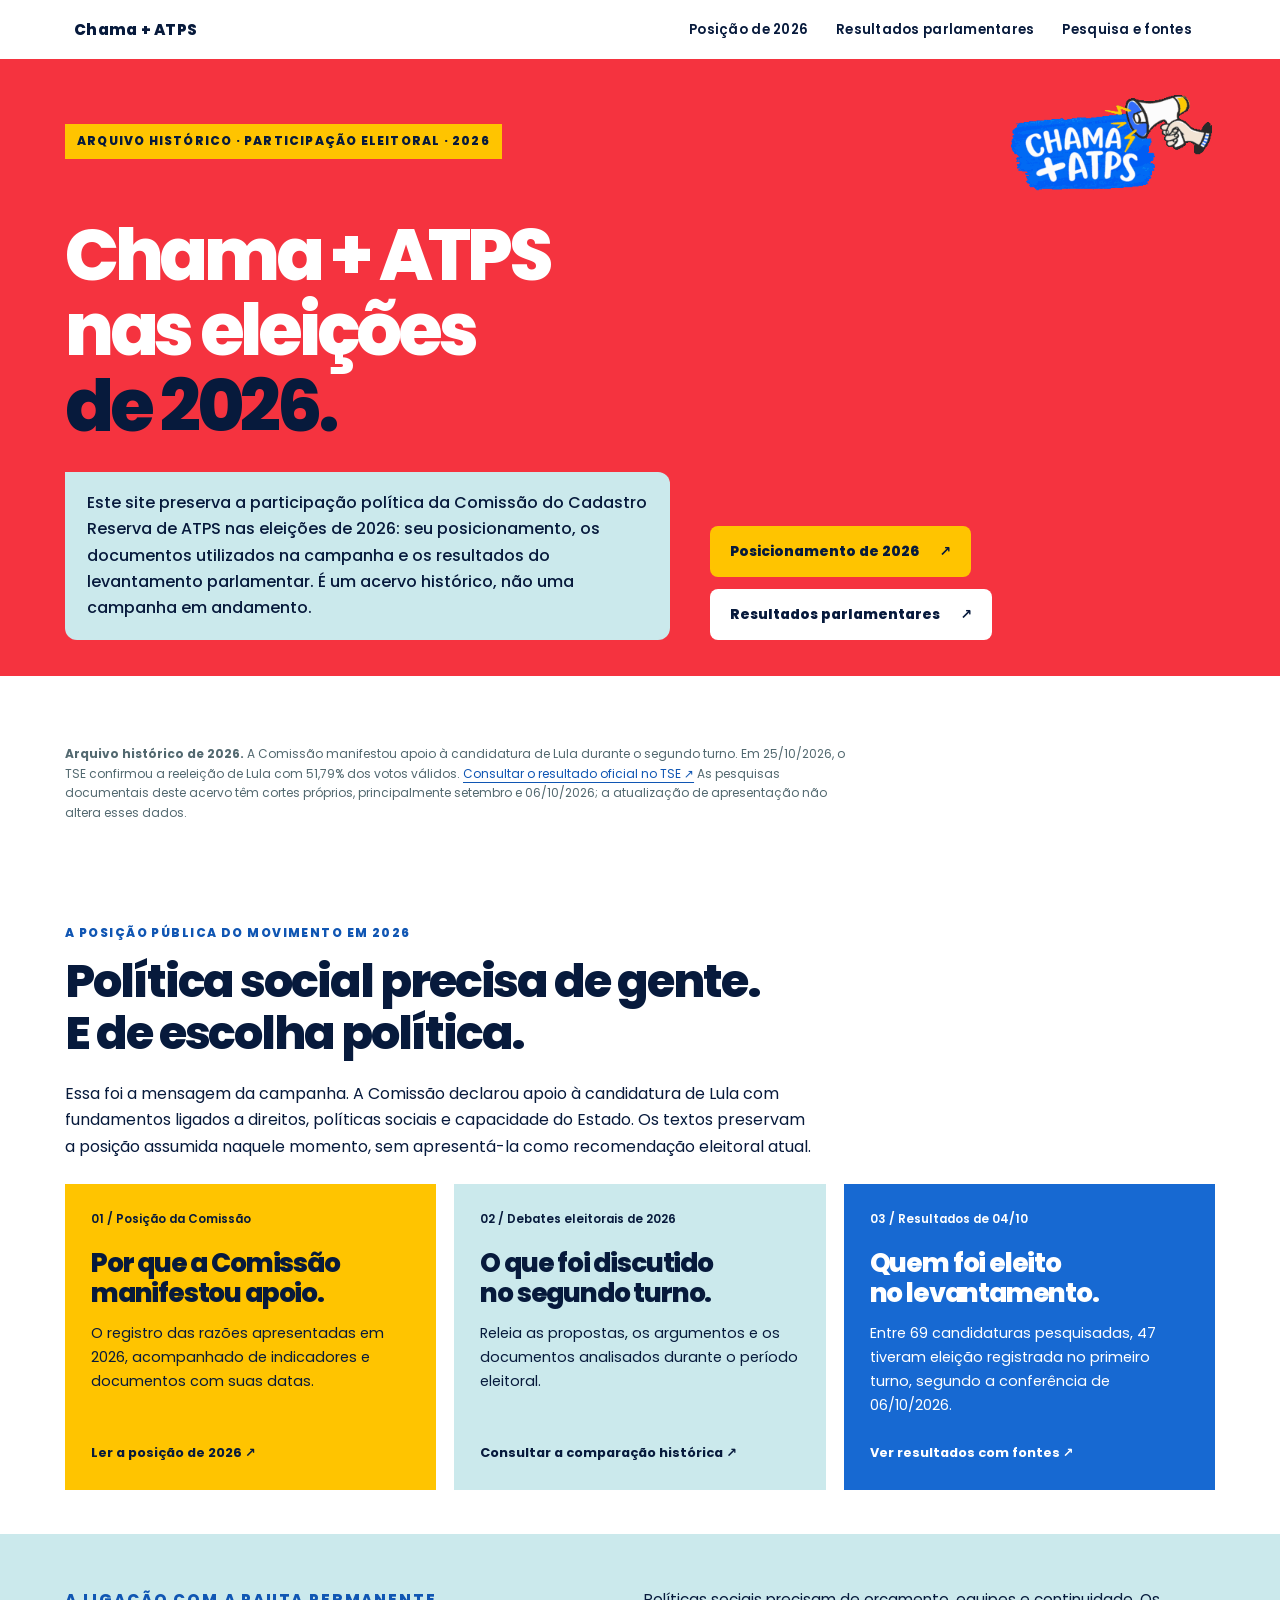
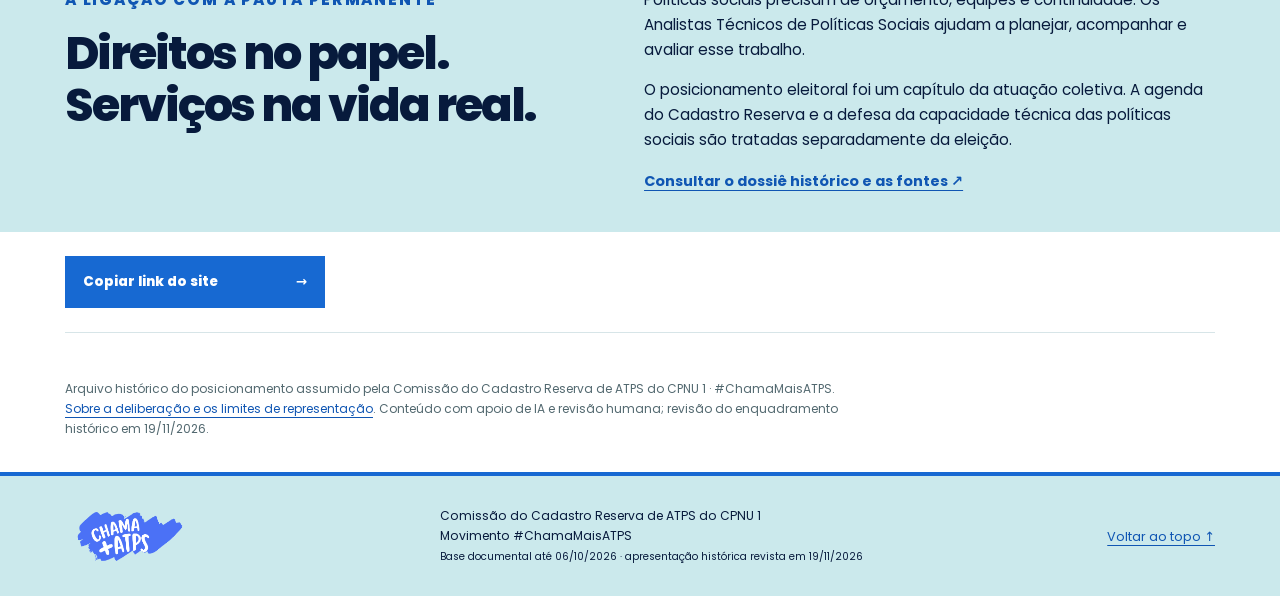
==== commit b2130185: "editorial: enquadrar microsite das eleições 2026 como acervo histórico" ====
--- a/index.html
+++ b/index.html
@@ -1,26 +1,27 @@
 <!DOCTYPE html>
 
 <html lang="pt-BR"><head><meta charset="utf-8"/><meta content="width=device-width,initial-scale=1" name="viewport"/>
-<title>Chama + ATPS — Direitos, políticas sociais e nossa escolha</title>
-<meta content="O Chama + ATPS apoia Lula no segundo turno. Confira as conquistas, os fundamentos da escolha e os parlamentares eleitos do levantamento." name="description"/>
+<title>Chama + ATPS — Memória da atuação política nas eleições de 2026</title>
+<meta content="Arquivo histórico da participação política do Chama + ATPS nas eleições de 2026: posicionamento da Comissão, fundamentos, levantamento parlamentar e resultados com datas de corte." name="description"/>
 <link href="https://chamamais-atps-eleicoes-2026.vercel.app/" rel="canonical"/>
-<meta content="Política social precisa de gente. E de escolha política." property="og:title"/>
-<meta content="Nossa escolha é Lula. Nossa pauta continua: direitos, políticas sociais e mais ATPS." property="og:description"/>
+<meta content="Chama + ATPS | Memória política das eleições 2026" property="og:title"/>
+<meta content="Arquivo histórico do posicionamento eleitoral da Comissão, pesquisas, atuação parlamentar e resultados de 2026." property="og:description"/>
 <meta content="website" property="og:type"/><meta content="https://chamamais-atps-eleicoes-2026.vercel.app/" property="og:url"/>
 <meta content="summary" name="twitter:card"/>
 <link href="assets/styles.css" rel="stylesheet"/><link href="assets/brand.css" rel="stylesheet"/><link href="assets/refresh.css" rel="stylesheet"/><link href="assets/campaign.css" rel="stylesheet"/>
 <link href="assets/conquistas.css" rel="stylesheet"/></head><body class="home-page campaign-page">
 <a class="skip-link" href="#conteudo">Ir para o conteúdo</a>
-<nav aria-label="Navegação principal" class="site-nav"><div class="nav-inner"><a aria-current="page" class="nav-home" href="./">Chama + ATPS</a><ul class="nav-links"><li><a href="apoio-lula/">Por que Lula</a></li><li><a href="candidaturas/">Eleitos</a></li><li><a href="fundamentos/">Análise e fontes</a></li></ul></div></nav>
+<nav aria-label="Navegação principal" class="site-nav"><div class="nav-inner"><a aria-current="page" class="nav-home" href="./">Chama + ATPS</a><ul class="nav-links"><li><a href="apoio-lula/">Posição de 2026</a></li><li><a href="candidaturas/">Resultados parlamentares</a></li><li><a href="fundamentos/">Pesquisa e fontes</a></li></ul></div></nav>
 <main id="conteudo">
-<header class="home-hero"><div class="wrap"><div class="hero-top"><p class="eyebrow">Eleições 2026 · Segundo turno · 25 de outubro</p><img alt="Chama + ATPS" class="home-logo" src="assets/assinatura_topo_chama_atps.png"/></div>
-<h1>Política social<br/>precisa de gente.<br/><span>E de escolha política.</span></h1>
-<div class="hero-bottom"><p>Apoiamos Lula porque defendemos democracia, direitos e um Estado com capacidade de fazer as políticas sociais chegarem às pessoas.</p><div class="hero-actions"><a class="btn btn-yellow" href="apoio-lula/">Por que apoiamos Lula <span aria-hidden="true">↗</span></a><a class="btn btn-white" href="candidaturas/">Quem se elegeu <span aria-hidden="true">↗</span></a></div></div>
+<header class="home-hero"><div class="wrap"><div class="hero-top"><p class="eyebrow">Arquivo histórico · Participação eleitoral · 2026</p><img alt="Chama + ATPS" class="home-logo" src="assets/assinatura_topo_chama_atps.png"/></div>
+<h1>Chama + ATPS<br/>nas eleições<br/><span>de 2026.</span></h1>
+<div class="hero-bottom"><p>Este site preserva a participação política da Comissão do Cadastro Reserva de ATPS nas eleições de 2026: seu posicionamento, os documentos utilizados na campanha e os resultados do levantamento parlamentar. É um acervo histórico, não uma campanha em andamento.</p><div class="hero-actions"><a class="btn btn-yellow" href="apoio-lula/">Posicionamento de 2026 <span aria-hidden="true">↗</span></a><a class="btn btn-white" href="candidaturas/">Resultados parlamentares <span aria-hidden="true">↗</span></a></div></div>
 </div></header>
-<section aria-labelledby="agora-titulo" class="home-section wrap"><div class="section-heading"><p class="eyebrow">Nossa posição no segundo turno</p><h2 id="agora-titulo">Democracia. Direitos.<br/>Políticas sociais.</h2><p>Apoiamos Lula pela continuidade das políticas sociais e pela defesa dos direitos. Os resultados e as escolhas de governo sustentam essa posição.</p></div><div class="home-grid"><a class="feature feature-yellow" href="apoio-lula/#conquistas"><span class="feature-number">01 / O que avançou</span><h3>Conquistas que<br/>chegam à vida.</h3><p>Renda, saúde, educação e proteção: veja as medidas e os resultados que pesam no nosso apoio.</p><span class="feature-link">Por que apoiamos Lula ↗</span></a><a class="feature feature-cyan" href="apoio-lula/#segundo-turno"><span class="feature-number">02 / O que está em disputa</span><h3>Direitos precisam<br/>de proteção.</h3><p>Democracia, cotas e capacidade do Estado entram na comparação entre os projetos.</p><span class="feature-link">Entenda as diferenças ↗</span></a><a class="feature feature-blue" href="candidaturas/"><span class="feature-number">03 / Depois do voto</span><h3>Quem se elegeu.<br/>Quem acompanhar.</h3><p>Consulte os parlamentares eleitos do levantamento e sua atuação documentada.</p><span class="feature-link">Veja os eleitos por estado ↗</span></a></div></section>
-<section class="home-position"><div class="wrap position-grid"><div><p class="eyebrow">O que orienta o Chama + ATPS</p><h2>Direitos no papel.<br/>Serviços na vida real.</h2></div><div><p>Políticas sociais precisam de orçamento, equipes e continuidade. Os Analistas Técnicos de Políticas Sociais ajudam a planejar, acompanhar e avaliar esse trabalho.</p><p>Nosso apoio preserva a cobrança por serviços, proteção de direitos e aproveitamento do cadastro de reserva.</p><a class="text-link" href="fundamentos/">Leia a análise e confira as fontes ↗</a></div></div></section>
-<div class="wrap campaign-share-inline"><button class="campaign-button" id="copy-link" type="button">Copiar link do site <span aria-hidden="true">→</span></button><p aria-live="polite" class="campaign-small" id="share-status" role="status"></p></div><section class="home-transparency wrap"><p class="method-short">Posicionamento da Comissão do Cadastro Reserva de ATPS do CPNU 1 · #ChamaMaisATPS. <a href="fundamentos/#nota">Sobre o posicionamento</a>. Conteúdo com apoio de IA e revisão humana.</p></section>
-</main><footer class="home-footer"><div class="wrap"><img alt="Chama + ATPS" height="59" src="assets/selo_rodape_chama_atps_v4.webp" width="130"/><p>Comissão do Cadastro Reserva de ATPS do CPNU 1<br/>Movimento #ChamaMaisATPS<br/><small>Revisão editorial · <time datetime="2026-10-06">06/10/2026</time></small></p><a href="#conteudo">Voltar ao topo ↑</a></div></footer>
+<section class="home-section wrap" aria-label="Contexto histórico da eleição de 2026"><p class="method-short"><strong>Arquivo histórico de 2026.</strong> A Comissão manifestou apoio à candidatura de Lula durante o segundo turno. Em 25/10/2026, o TSE confirmou a reeleição de Lula com 51,79% dos votos válidos. <a href="https://www.tse.jus.br/comunicacao/noticias/2026/Outubro/presidente-do-tse-anuncia-reeleicao-de-lula-e-faz-balanco-do-2o-turno-das-eleicoes-2026" target="_blank" rel="noopener noreferrer">Consultar o resultado oficial no TSE ↗</a> As pesquisas documentais deste acervo têm cortes próprios, principalmente setembro e 06/10/2026; a atualização de apresentação não altera esses dados.</p></section>
+<section aria-labelledby="agora-titulo" class="home-section wrap"><div class="section-heading"><p class="eyebrow">A posição pública do movimento em 2026</p><h2 id="agora-titulo">Política social precisa de gente.<br/>E de escolha política.</h2><p>Essa foi a mensagem da campanha. A Comissão declarou apoio à candidatura de Lula com fundamentos ligados a direitos, políticas sociais e capacidade do Estado. Os textos preservam a posição assumida naquele momento, sem apresentá-la como recomendação eleitoral atual.</p></div><div class="home-grid"><a class="feature feature-yellow" href="apoio-lula/#conquistas"><span class="feature-number">01 / Posição da Comissão</span><h3>Por que a Comissão<br/>manifestou apoio.</h3><p>O registro das razões apresentadas em 2026, acompanhado de indicadores e documentos com suas datas.</p><span class="feature-link">Ler a posição de 2026 ↗</span></a><a class="feature feature-cyan" href="apoio-lula/#segundo-turno"><span class="feature-number">02 / Debates eleitorais de 2026</span><h3>O que foi discutido<br/>no segundo turno.</h3><p>Releia as propostas, os argumentos e os documentos analisados durante o período eleitoral.</p><span class="feature-link">Consultar a comparação histórica ↗</span></a><a class="feature feature-blue" href="candidaturas/"><span class="feature-number">03 / Resultados de 04/10</span><h3>Quem foi eleito<br/>no levantamento.</h3><p>Entre 69 candidaturas pesquisadas, 47 tiveram eleição registrada no primeiro turno, segundo a conferência de 06/10/2026.</p><span class="feature-link">Ver resultados com fontes ↗</span></a></div></section>
+<section class="home-position"><div class="wrap position-grid"><div><p class="eyebrow">A ligação com a pauta permanente</p><h2>Direitos no papel.<br/>Serviços na vida real.</h2></div><div><p>Políticas sociais precisam de orçamento, equipes e continuidade. Os Analistas Técnicos de Políticas Sociais ajudam a planejar, acompanhar e avaliar esse trabalho.</p><p>O posicionamento eleitoral foi um capítulo da atuação coletiva. A agenda do Cadastro Reserva e a defesa da capacidade técnica das políticas sociais são tratadas separadamente da eleição.</p><a class="text-link" href="fundamentos/">Consultar o dossiê histórico e as fontes ↗</a></div></div></section>
+<div class="wrap campaign-share-inline"><button class="campaign-button" id="copy-link" type="button">Copiar link do site <span aria-hidden="true">→</span></button><p aria-live="polite" class="campaign-small" id="share-status" role="status"></p></div><section class="home-transparency wrap"><p class="method-short">Arquivo histórico do posicionamento assumido pela Comissão do Cadastro Reserva de ATPS do CPNU 1 · #ChamaMaisATPS. <a href="fundamentos/#nota">Sobre a deliberação e os limites de representação</a>. Conteúdo com apoio de IA e revisão humana; revisão do enquadramento histórico em 19/11/2026.</p></section>
+</main><footer class="home-footer"><div class="wrap"><img alt="Chama + ATPS" height="59" src="assets/selo_rodape_chama_atps_v4.webp" width="130"/><p>Comissão do Cadastro Reserva de ATPS do CPNU 1<br/>Movimento #ChamaMaisATPS<br/><small>Base documental até 06/10/2026 · apresentação histórica revista em <time datetime="2026-11-19">19/11/2026</time></small></p><a href="#conteudo">Voltar ao topo ↑</a></div></footer>
 <script>
 document.getElementById('copy-link').addEventListener('click', async () => {
  const status = document.getElementById('share-status');
--- a/assets/conquistas.css
+++ b/assets/conquistas.css
@@ -18,6 +18,7 @@
 .support-position>strong{font-size:clamp(1.65rem,2.5vw,2.2rem);line-height:1.2;display:block;letter-spacing:-.035em}
 .support-position>a{display:block;font-size:.8rem;font-weight:800;line-height:1.6;color:var(--cm-navy);margin-top:22px}
 .support-achievements{padding:40px 0 20px}
+.support-page #conquistas{scroll-margin-top:90px}
 .support-achievements h2{font-size:clamp(2rem,3.5vw,3rem);line-height:1.12;letter-spacing:-.04em;margin:0 0 20px}
 .achievement-intro{font-size:1rem;max-width:70ch;line-height:1.7;margin-bottom:26px}
 .achievement-grid{display:grid;grid-template-columns:repeat(3,minmax(0,1fr));gap:18px}
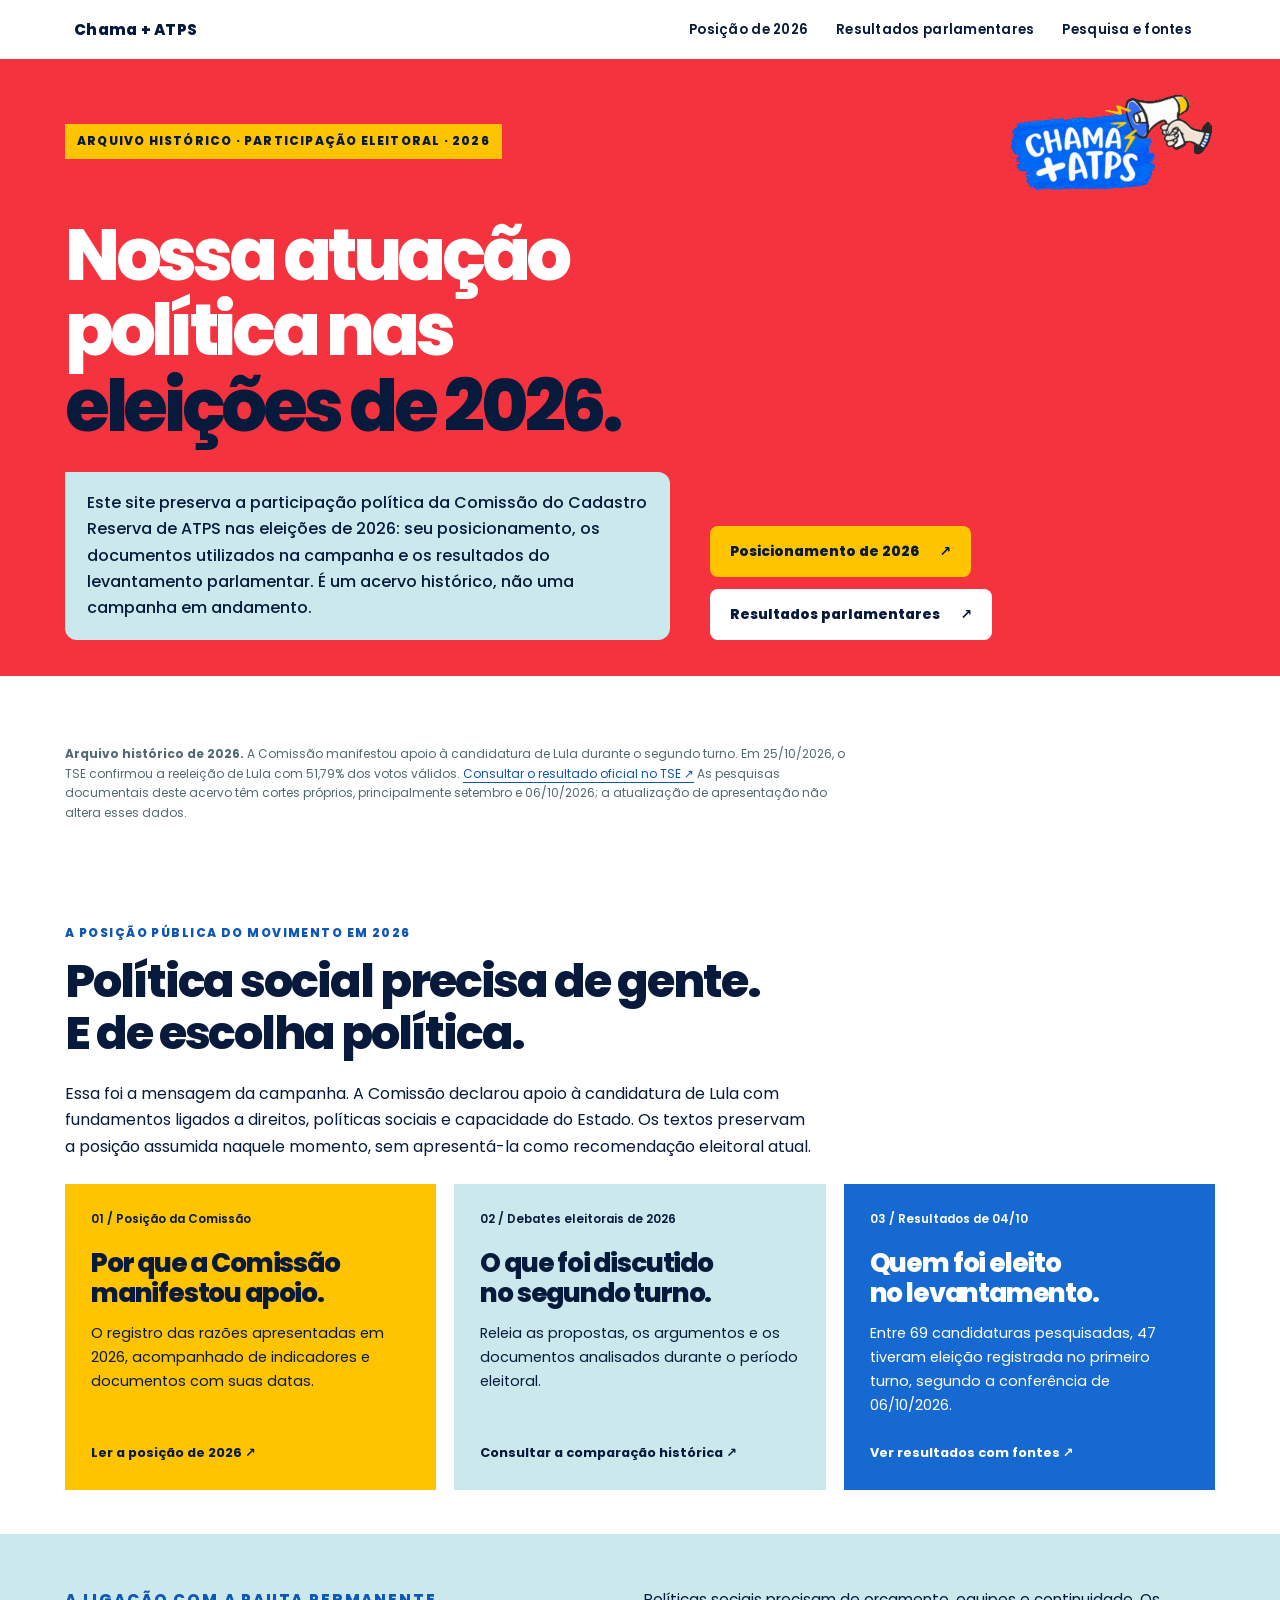
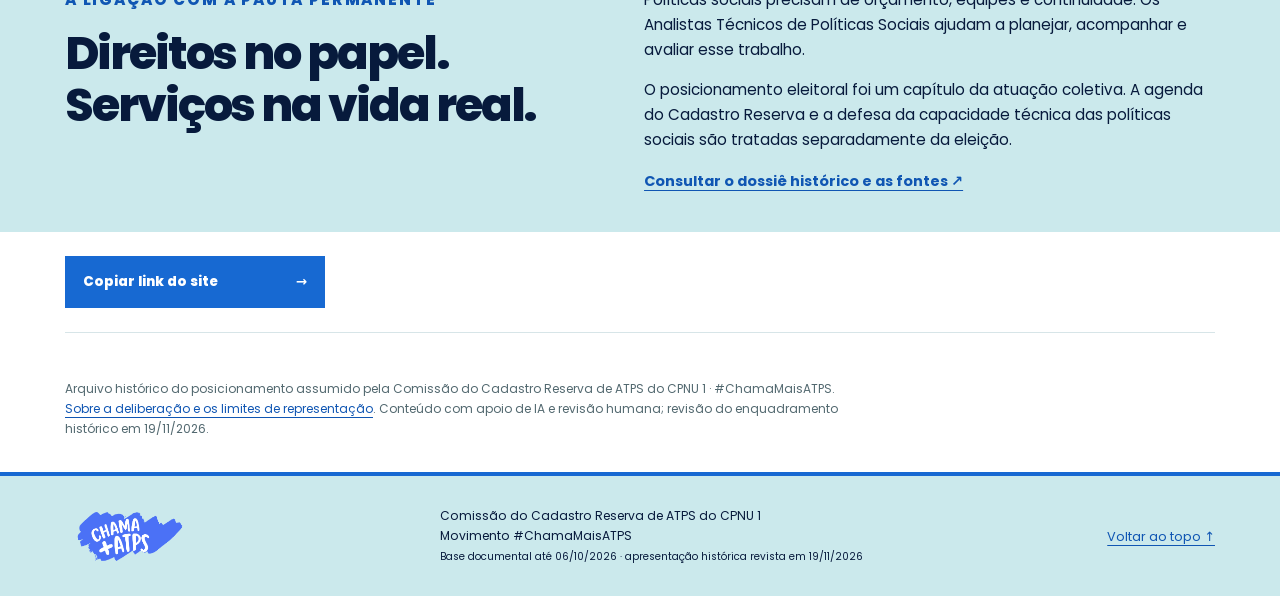
==== commit 521cbfb0: "editorial: dar protagonismo ao arquivo historico da atuacao politica" ====
--- a/index.html
+++ b/index.html
@@ -14,7 +14,7 @@
 <nav aria-label="Navegação principal" class="site-nav"><div class="nav-inner"><a aria-current="page" class="nav-home" href="./">Chama + ATPS</a><ul class="nav-links"><li><a href="apoio-lula/">Posição de 2026</a></li><li><a href="candidaturas/">Resultados parlamentares</a></li><li><a href="fundamentos/">Pesquisa e fontes</a></li></ul></div></nav>
 <main id="conteudo">
 <header class="home-hero"><div class="wrap"><div class="hero-top"><p class="eyebrow">Arquivo histórico · Participação eleitoral · 2026</p><img alt="Chama + ATPS" class="home-logo" src="assets/assinatura_topo_chama_atps.png"/></div>
-<h1>Chama + ATPS<br/>nas eleições<br/><span>de 2026.</span></h1>
+<h1>Nossa atuação<br/>política nas<br/><span>eleições de 2026.</span></h1>
 <div class="hero-bottom"><p>Este site preserva a participação política da Comissão do Cadastro Reserva de ATPS nas eleições de 2026: seu posicionamento, os documentos utilizados na campanha e os resultados do levantamento parlamentar. É um acervo histórico, não uma campanha em andamento.</p><div class="hero-actions"><a class="btn btn-yellow" href="apoio-lula/">Posicionamento de 2026 <span aria-hidden="true">↗</span></a><a class="btn btn-white" href="candidaturas/">Resultados parlamentares <span aria-hidden="true">↗</span></a></div></div>
 </div></header>
 <section class="home-section wrap" aria-label="Contexto histórico da eleição de 2026"><p class="method-short"><strong>Arquivo histórico de 2026.</strong> A Comissão manifestou apoio à candidatura de Lula durante o segundo turno. Em 25/10/2026, o TSE confirmou a reeleição de Lula com 51,79% dos votos válidos. <a href="https://www.tse.jus.br/comunicacao/noticias/2026/Outubro/presidente-do-tse-anuncia-reeleicao-de-lula-e-faz-balanco-do-2o-turno-das-eleicoes-2026" target="_blank" rel="noopener noreferrer">Consultar o resultado oficial no TSE ↗</a> As pesquisas documentais deste acervo têm cortes próprios, principalmente setembro e 06/10/2026; a atualização de apresentação não altera esses dados.</p></section>
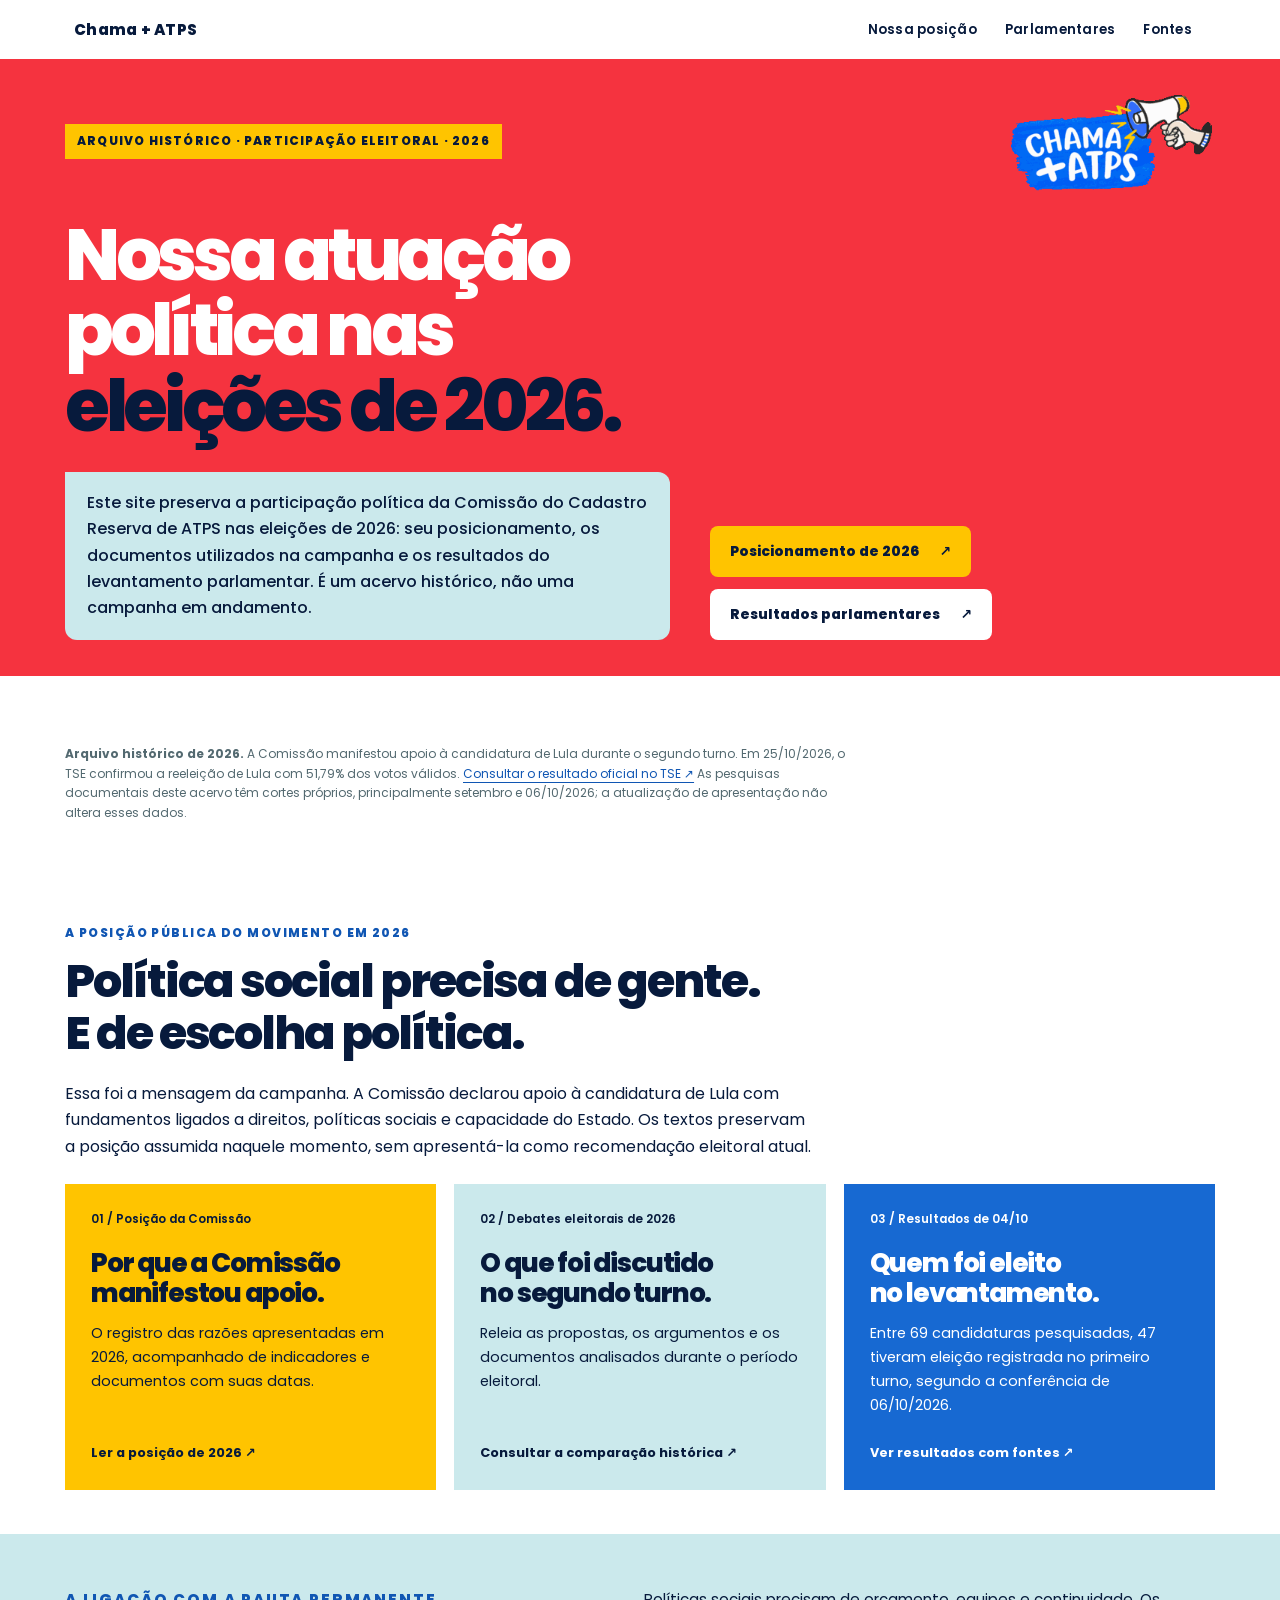
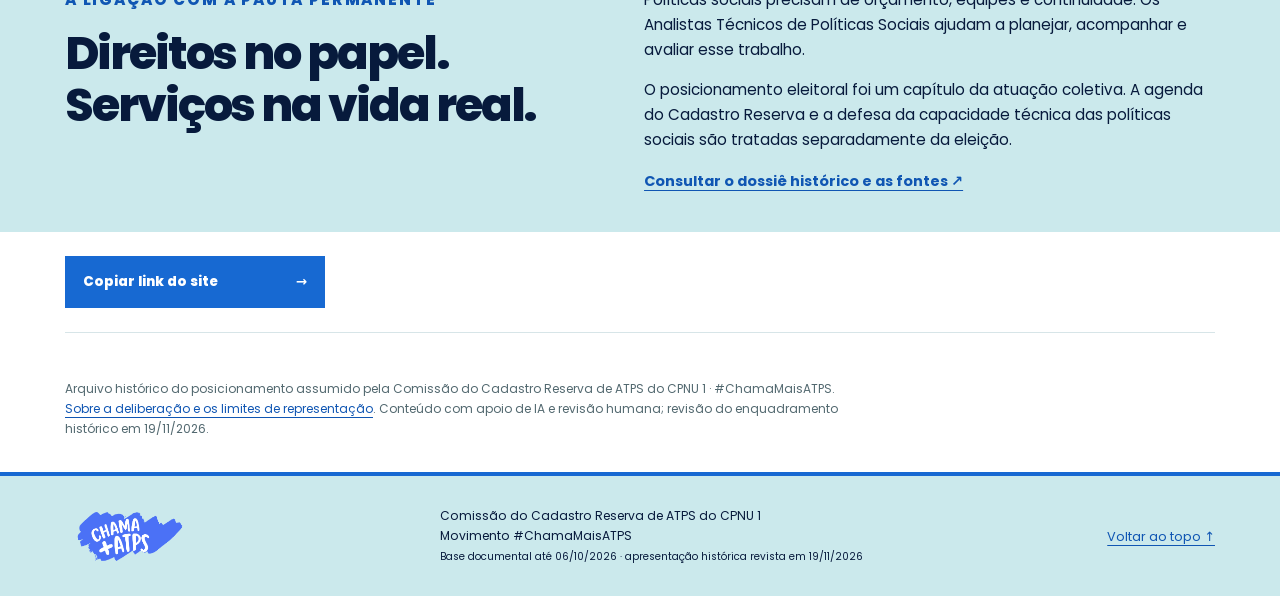
==== commit 16b88ad9: "editorial: encurtar rotulos de navegacao para leitura mobile sem alterar CSS" ====
--- a/index.html
+++ b/index.html
@@ -11,7 +11,7 @@
 <link href="assets/styles.css" rel="stylesheet"/><link href="assets/brand.css" rel="stylesheet"/><link href="assets/refresh.css" rel="stylesheet"/><link href="assets/campaign.css" rel="stylesheet"/>
 <link href="assets/conquistas.css" rel="stylesheet"/></head><body class="home-page campaign-page">
 <a class="skip-link" href="#conteudo">Ir para o conteúdo</a>
-<nav aria-label="Navegação principal" class="site-nav"><div class="nav-inner"><a aria-current="page" class="nav-home" href="./">Chama + ATPS</a><ul class="nav-links"><li><a href="apoio-lula/">Posição de 2026</a></li><li><a href="candidaturas/">Resultados parlamentares</a></li><li><a href="fundamentos/">Pesquisa e fontes</a></li></ul></div></nav>
+<nav aria-label="Navegação principal" class="site-nav"><div class="nav-inner"><a aria-current="page" class="nav-home" href="./">Chama + ATPS</a><ul class="nav-links"><li><a href="apoio-lula/">Nossa posição</a></li><li><a href="candidaturas/">Parlamentares</a></li><li><a href="fundamentos/">Fontes</a></li></ul></div></nav>
 <main id="conteudo">
 <header class="home-hero"><div class="wrap"><div class="hero-top"><p class="eyebrow">Arquivo histórico · Participação eleitoral · 2026</p><img alt="Chama + ATPS" class="home-logo" src="assets/assinatura_topo_chama_atps.png"/></div>
 <h1>Nossa atuação<br/>política nas<br/><span>eleições de 2026.</span></h1>
